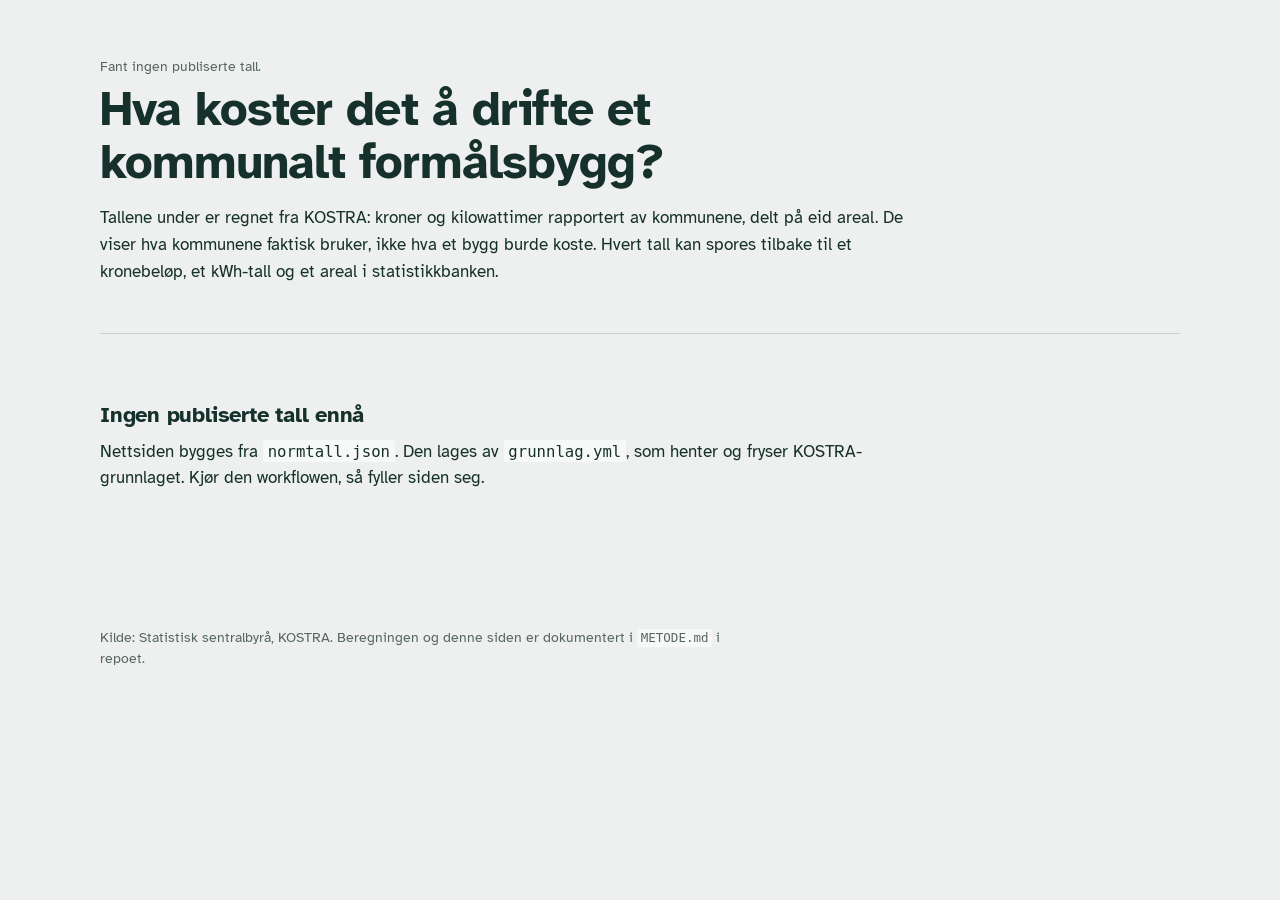
==== docs/index.html @ 6010a4ce "KOSTRA-uttrekk 1" ====
<!DOCTYPE html>
<html lang="nb">
<head>
<meta charset="utf-8">
<meta name="viewport" content="width=device-width, initial-scale=1">
<title>FDV-normtall for kommunale formålsbygg</title>
<meta name="description" content="Forvaltning, drift og vedlikehold per kvadratmeter for kommunale formålsbygg, regnet fra KOSTRA.">
<link rel="preconnect" href="https://fonts.googleapis.com">
<link rel="preconnect" href="https://fonts.gstatic.com" crossorigin>
<link href="https://fonts.googleapis.com/css2?family=Atkinson+Hyperlegible:ital,wght@0,400;0,700;1,400&display=swap" rel="stylesheet">
<link rel="stylesheet" href="stil.css">
</head>
<body>
<a class="hopp" href="#innhold">Hopp til innholdet</a>

<header class="topp">
  <p class="kilde" id="merking">Laster grunnlaget …</p>
  <h1>Hva koster det å drifte et kommunalt formålsbygg?</h1>
  <p class="ingress">
    Tallene under er regnet fra KOSTRA: kroner og kilowattimer rapportert av
    kommunene, delt på eid areal. De viser hva kommunene faktisk bruker, ikke
    hva et bygg burde koste. Hvert tall kan spores tilbake til et kronebeløp,
    et kWh-tall og et areal i statistikkbanken.
  </p>
</header>

<main id="innhold">
  <div id="tom" class="tom" hidden>
    <h2>Ingen publiserte tall ennå</h2>
    <p>
      Nettsiden bygges fra <code>normtall.json</code>. Den lages av
      <code>grunnlag.yml</code>, som henter og fryser KOSTRA-grunnlaget.
      Kjør den workflowen, så fyller siden seg.
    </p>
  </div>

  <div id="side" hidden>
    <nav class="velger" aria-label="Bygningstype">
      <span class="velger-tittel">Bygningstype</span>
      <div id="bygg-knapper" class="knapperad" role="tablist"></div>
    </nav>

    <section class="hero" aria-labelledby="hero-tittel">
      <h2 id="hero-tittel" class="skjult">Drift og vedlikehold, siste årgang</h2>
      <p class="hero-merke">Drift og vedlikehold, <span id="hero-aar"></span></p>
      <p class="hero-tall"><span id="hero-verdi"></span> <span class="enhet">kr/m² per år</span></p>
      <div id="hero-spenn"></div>
      <p class="hero-under">
        Åtte av ti kommuner ligger mellom <span id="hero-kvartil"></span>.
        Lav er 10. persentil, høy er 90. Beregnet på
        <span id="hero-n"></span> kommuner, etter at rapporteringsfeil er luket ut.
      </p>
    </section>

    <section aria-labelledby="normtall-tittel">
      <h2 id="normtall-tittel">Normtall per post</h2>
      <p class="forklaring">
        Postene er nøstet i KOSTRA. Drift består av energi, renhold og øvrig
        drift, så bare drift og vedlikehold kan summeres. Spennet er satt på
        drift og vedlikehold samlet og brutt ned med medianandeler, slik at
        radene faktisk summerer seg til totalen.
      </p>
      <div class="tabellramme">
        <table id="normtall">
          <caption class="skjult">Kroner per kvadratmeter, siste årgang</caption>
          <thead>
            <tr>
              <th scope="col">Post</th>
              <th scope="col" class="tall">Lav</th>
              <th scope="col" class="tall">Sannsynlig</th>
              <th scope="col" class="tall">Høy</th>
              <th scope="col" class="spennkol">Spenn i kr/m²</th>
            </tr>
          </thead>
          <tbody></tbody>
        </table>
      </div>
      <p class="fotnote" id="forvaltning-note"></p>
      <p class="fotnote">
        Vedlikehold er periodisk. Et tverrsnitt av ett år fanger mange kommuner
        i en lavperiode, så medianen undervurderer årsnivået. Standard
        sentralmål for vedlikehold er derfor 10&nbsp;% trimmet snitt:
        <span id="vedlikehold-sentralmaal"></span>.
      </p>
    </section>

    <section aria-labelledby="tidsserie-tittel">
      <h2 id="tidsserie-tittel">Utvikling</h2>
      <p class="forklaring">
        Alle tall er i løpende kroner for den årgangen de gjelder. Ingenting er
        prisjustert, så veksten inkluderer generell prisstigning. Nivået per år
        regnes på alle rene kommuner det året. Vekstraten regnes på det
        balanserte panelet — kommunene som er rene i alle årene — fordi en
        kommune som faller ut og inn igjen ellers flytter medianen uten at noen
        pris har endret seg.
      </p>
      <div class="tabellramme">
        <table id="tidsserie">
          <caption class="skjult">Median kr/m² per årgang og nominell endring</caption>
          <thead><tr><th scope="col">Post</th></tr></thead>
          <tbody></tbody>
        </table>
      </div>
      <p class="fotnote" id="panel-note"></p>
    </section>

    <section aria-labelledby="energi-tittel">
      <h2 id="energi-tittel">Energibruk</h2>
      <p class="advarsel">
        Tallene er ikke temperaturkorrigert. Et kaldt år løfter alle kommuner,
        og nordlige kommuner ligger systematisk høyere enn sørlige. Det er
        klima, ikke drift. Varme fra varmepumper og solfangere er ikke med,
        bare elektrisiteten som driver dem, så dette er tilført energi og ikke
        energibehov.
      </p>
      <div class="tabellramme">
        <table id="energi">
          <caption class="skjult">Energibruk i kWh per kvadratmeter</caption>
          <thead>
            <tr>
              <th scope="col">Årgang</th>
              <th scope="col" class="tall">Lav</th>
              <th scope="col" class="tall">Sannsynlig</th>
              <th scope="col" class="tall">Høy</th>
              <th scope="col" class="tall">Arealvektet</th>
              <th scope="col" class="tall">Fornybar</th>
              <th scope="col" class="tall">Kr/kWh</th>
            </tr>
          </thead>
          <tbody></tbody>
        </table>
      </div>
      <h3>Fordeling på energivare</h3>
      <div id="energivarer"></div>
    </section>

    <section aria-labelledby="dekomp-tittel">
      <h2 id="dekomp-tittel">Kommer kostnadsveksten fra pris eller forbruk?</h2>
      <p class="forklaring">
        Energikostnaden er kroner ganger forbruk. Vises begge i samme periode,
        ser man hvilken av dem som driver utviklingen. Implisitt pris er
        energiutgift delt på energibruk, og er samtidig den sterkeste
        kvalitetskontrollen i grunnlaget: kroner og kilowattimer kommer fra
        hvert sitt skjema, så et urimelig forholdstall isolerer hvilken side
        feilen ligger på.
      </p>
      <div id="dekomponering" class="smaakart"></div>
    </section>

    <section aria-labelledby="kvalitet-tittel">
      <h2 id="kvalitet-tittel">Datakvalitet</h2>
      <p class="forklaring">
        Kvalitetsflaggene settes på råstørrelsene, ikke på forholdstallet. Det
        skiller en billig kommune fra en kommune som ikke har rapportert
        kostnaden. Uteliggergrensen regnes i log-rom, og først etter at de
        øvrige flaggene er satt, slik at rapporteringsfeil ikke trekker
        kvartilene nedover og dermed beskytter seg selv.
      </p>
      <div class="tabellramme">
        <table id="kvalitet">
          <caption class="skjult">Kommuner i grunnlaget og i kjernedatasettet</caption>
          <thead>
            <tr>
              <th scope="col">Årgang</th>
              <th scope="col" class="tall">I grunnlaget</th>
              <th scope="col" class="tall">I kjernen</th>
              <th scope="col">Frafall per årsak</th>
            </tr>
          </thead>
          <tbody></tbody>
        </table>
      </div>
      <h3>Implisitt energipris i landet</h3>
      <p id="prisfordeling" class="forklaring"></p>
    </section>

    <section aria-labelledby="forbehold-tittel">
      <h2 id="forbehold-tittel">Forbehold</h2>
      <ul id="forbehold" class="forbehold"></ul>
    </section>

    <section aria-labelledby="last-ned-tittel">
      <h2 id="last-ned-tittel">Last ned grunnlaget</h2>
      <p class="forklaring">
        Revisjonsfilen har én rad per kommune med kroner, kilowattimer, areal og
        alle kvalitetsflagg. Den er nok til å regne hvert publiserte tall på
        nytt.
      </p>
      <ul id="nedlasting" class="lenker"></ul>
    </section>
  </div>
</main>

<footer>
  <p id="kodevalg-fot"></p>
  <p>
    Kilde: Statistisk sentralbyrå, KOSTRA. Beregningen og denne siden er
    dokumentert i <code>METODE.md</code> i repoet.
  </p>
</footer>

<script src="app.js"></script>
</body>
</html>
---- docs/stil.css ----
:root {
  --papir: #edf0ee;
  --flate: #f7f9f8;
  --blekk: #16302b;
  --demp: #566661;
  --linje: #c7d2cd;
  --spenn: #bacbc2;
  --signal: #0c5c8a;
  --varsel: #8a5b00;
  --maal: 74ch;
  --bredde: 1080px;
}

@media (prefers-color-scheme: dark) {
  :root {
    --papir: #101917;
    --flate: #172422;
    --blekk: #e6ece9;
    --demp: #9aada7;
    --linje: #2c3b37;
    --spenn: #2f4b43;
    --signal: #63b3e0;
    --varsel: #d9a441;
  }
}

* { box-sizing: border-box; }

html { -webkit-text-size-adjust: 100%; }

body {
  margin: 0;
  padding: 0 1.25rem 5rem;
  background: var(--papir);
  color: var(--blekk);
  font-family: "Atkinson Hyperlegible", "Segoe UI", system-ui, -apple-system, sans-serif;
  font-size: 17px;
  line-height: 1.55;
  font-variant-numeric: tabular-nums;
}

.hopp {
  position: absolute;
  left: -9999px;
}
.hopp:focus {
  left: 1rem;
  top: 1rem;
  background: var(--flate);
  padding: 0.5rem 0.75rem;
  z-index: 10;
}

.topp, main, footer {
  max-width: var(--bredde);
  margin: 0 auto;
}

.topp { padding: 3.5rem 0 2rem; border-bottom: 1px solid var(--linje); }

h1 {
  font-size: clamp(1.9rem, 4.5vw, 3rem);
  line-height: 1.1;
  letter-spacing: -0.02em;
  margin: 0.4rem 0 1rem;
  max-width: 20ch;
}

h2 {
  font-size: 1.4rem;
  letter-spacing: -0.01em;
  margin: 0 0 0.35rem;
}

h3 {
  font-size: 1.05rem;
  margin: 2rem 0 0.6rem;
}

p { margin: 0 0 1rem; max-width: var(--maal); }

.kilde, .hero-merke, .velger-tittel {
  font-size: 0.85rem;
  color: var(--demp);
  margin: 0;
}

.ingress { font-size: 1.08rem; }

.forklaring { color: var(--demp); }

.fotnote { font-size: 0.86rem; color: var(--demp); }

.advarsel {
  border-left: 3px solid var(--varsel);
  padding-left: 0.9rem;
  color: var(--blekk);
}

section { padding: 2.75rem 0; border-bottom: 1px solid var(--linje); }

.skjult {
  position: absolute;
  width: 1px; height: 1px;
  overflow: hidden;
  clip: rect(0 0 0 0);
  white-space: nowrap;
}

/* Bygningstypevelger */
.velger { padding: 1.75rem 0 0; }
.knapperad { display: flex; flex-wrap: wrap; gap: 0.4rem; margin-top: 0.5rem; }

.knapperad button {
  font: inherit;
  color: var(--blekk);
  background: transparent;
  border: 1px solid var(--linje);
  border-radius: 2px;
  padding: 0.4rem 0.8rem;
  cursor: pointer;
}
.knapperad button:hover { border-color: var(--signal); }
.knapperad button[aria-selected="true"] {
  background: var(--blekk);
  color: var(--papir);
  border-color: var(--blekk);
}
button:focus-visible, a:focus-visible {
  outline: 2px solid var(--signal);
  outline-offset: 2px;
}

/* Hero */
.hero { padding-top: 2.25rem; border-bottom: 1px solid var(--linje); }
.hero-tall {
  font-size: clamp(3rem, 11vw, 6rem);
  line-height: 0.95;
  letter-spacing: -0.03em;
  margin: 0.2rem 0 1.25rem;
}
.hero-tall .enhet {
  font-size: 1rem;
  letter-spacing: 0;
  color: var(--demp);
}
.hero-under { max-width: 62ch; color: var(--demp); }

/* Spennbar */
.spenn { width: 100%; height: 34px; display: block; }
.spenn .bane { fill: var(--spenn); }
.spenn .tick { stroke: var(--signal); stroke-width: 3; }
.spenn .merke { fill: var(--demp); font-size: 11px; }

.hero .spenn { height: 58px; }

/* Tabeller */
.tabellramme { overflow-x: auto; }
table {
  border-collapse: collapse;
  width: 100%;
  min-width: 560px;
  margin: 1.25rem 0 0.75rem;
  font-size: 0.95rem;
}
th, td {
  text-align: left;
  padding: 0.55rem 0.7rem 0.55rem 0;
  border-bottom: 1px solid var(--linje);
  vertical-align: baseline;
}
thead th {
  font-size: 0.8rem;
  color: var(--demp);
  font-weight: 400;
  border-bottom: 1px solid var(--blekk);
}
td.tall, th.tall { text-align: right; }
tbody tr.sum td { font-weight: 700; }
tbody tr.portefolje td { color: var(--demp); }
td.spennkol, th.spennkol { width: 34%; min-width: 180px; }
.postnavn { display: block; }
.postmerke { font-size: 0.78rem; color: var(--demp); }

.vekst-opp { color: var(--blekk); }
.brudd { color: var(--varsel); }

/* Energivarer */
.varestabel { display: flex; height: 26px; width: 100%; max-width: 640px; border: 1px solid var(--linje); }
.varestabel span { display: block; height: 100%; }
.varelegende { list-style: none; padding: 0; margin: 0.75rem 0 0; display: flex; flex-wrap: wrap; gap: 0.25rem 1.4rem; font-size: 0.88rem; }
.varelegende li { display: flex; align-items: center; gap: 0.45rem; }
.prikk { width: 11px; height: 11px; display: inline-block; border-radius: 2px; }

/* Små kart */
.smaakart { display: grid; gap: 1.75rem; grid-template-columns: repeat(auto-fit, minmax(260px, 1fr)); }
.kort h3 { margin-top: 0; }
.kort .endring { font-size: 0.88rem; color: var(--demp); }
.linjekart { width: 100%; height: 120px; }
.linjekart path { fill: none; stroke: var(--signal); stroke-width: 2; }
.linjekart .akse { stroke: var(--linje); stroke-width: 1; }
.linjekart text { font-size: 11px; fill: var(--demp); }

.forbehold { max-width: var(--maal); padding-left: 1.1rem; }
.forbehold li { margin-bottom: 0.6rem; }

.lenker { list-style: none; padding: 0; columns: 2; column-gap: 2rem; max-width: 640px; }
.lenker li { margin-bottom: 0.35rem; break-inside: avoid; }
a { color: var(--signal); }

footer {
  padding: 2.5rem 0;
  font-size: 0.85rem;
  color: var(--demp);
}
footer p { max-width: var(--maal); }

.tom { padding: 4rem 0; }

code {
  font-family: ui-monospace, SFMono-Regular, Menlo, monospace;
  font-size: 0.92em;
  background: var(--flate);
  padding: 0.1em 0.3em;
}

@media (max-width: 640px) {
  body { font-size: 16px; }
  .lenker { columns: 1; }
}
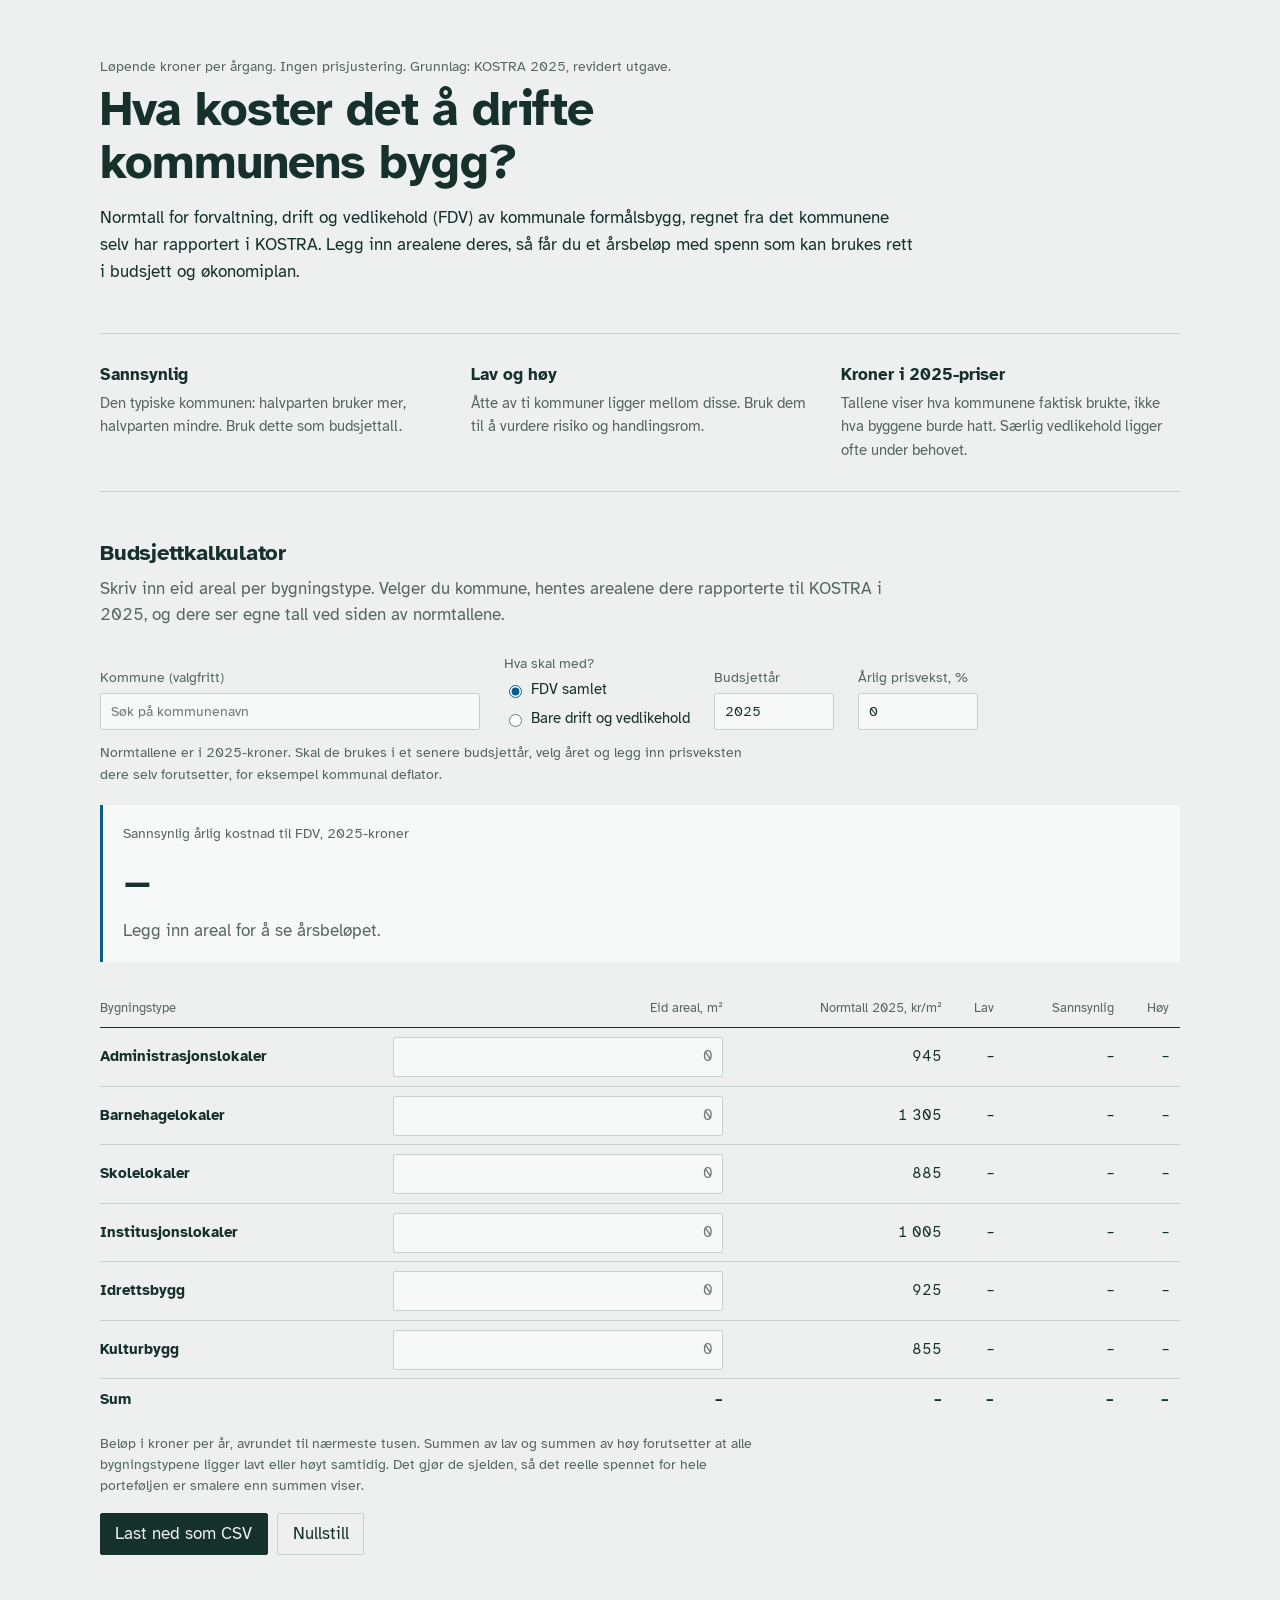
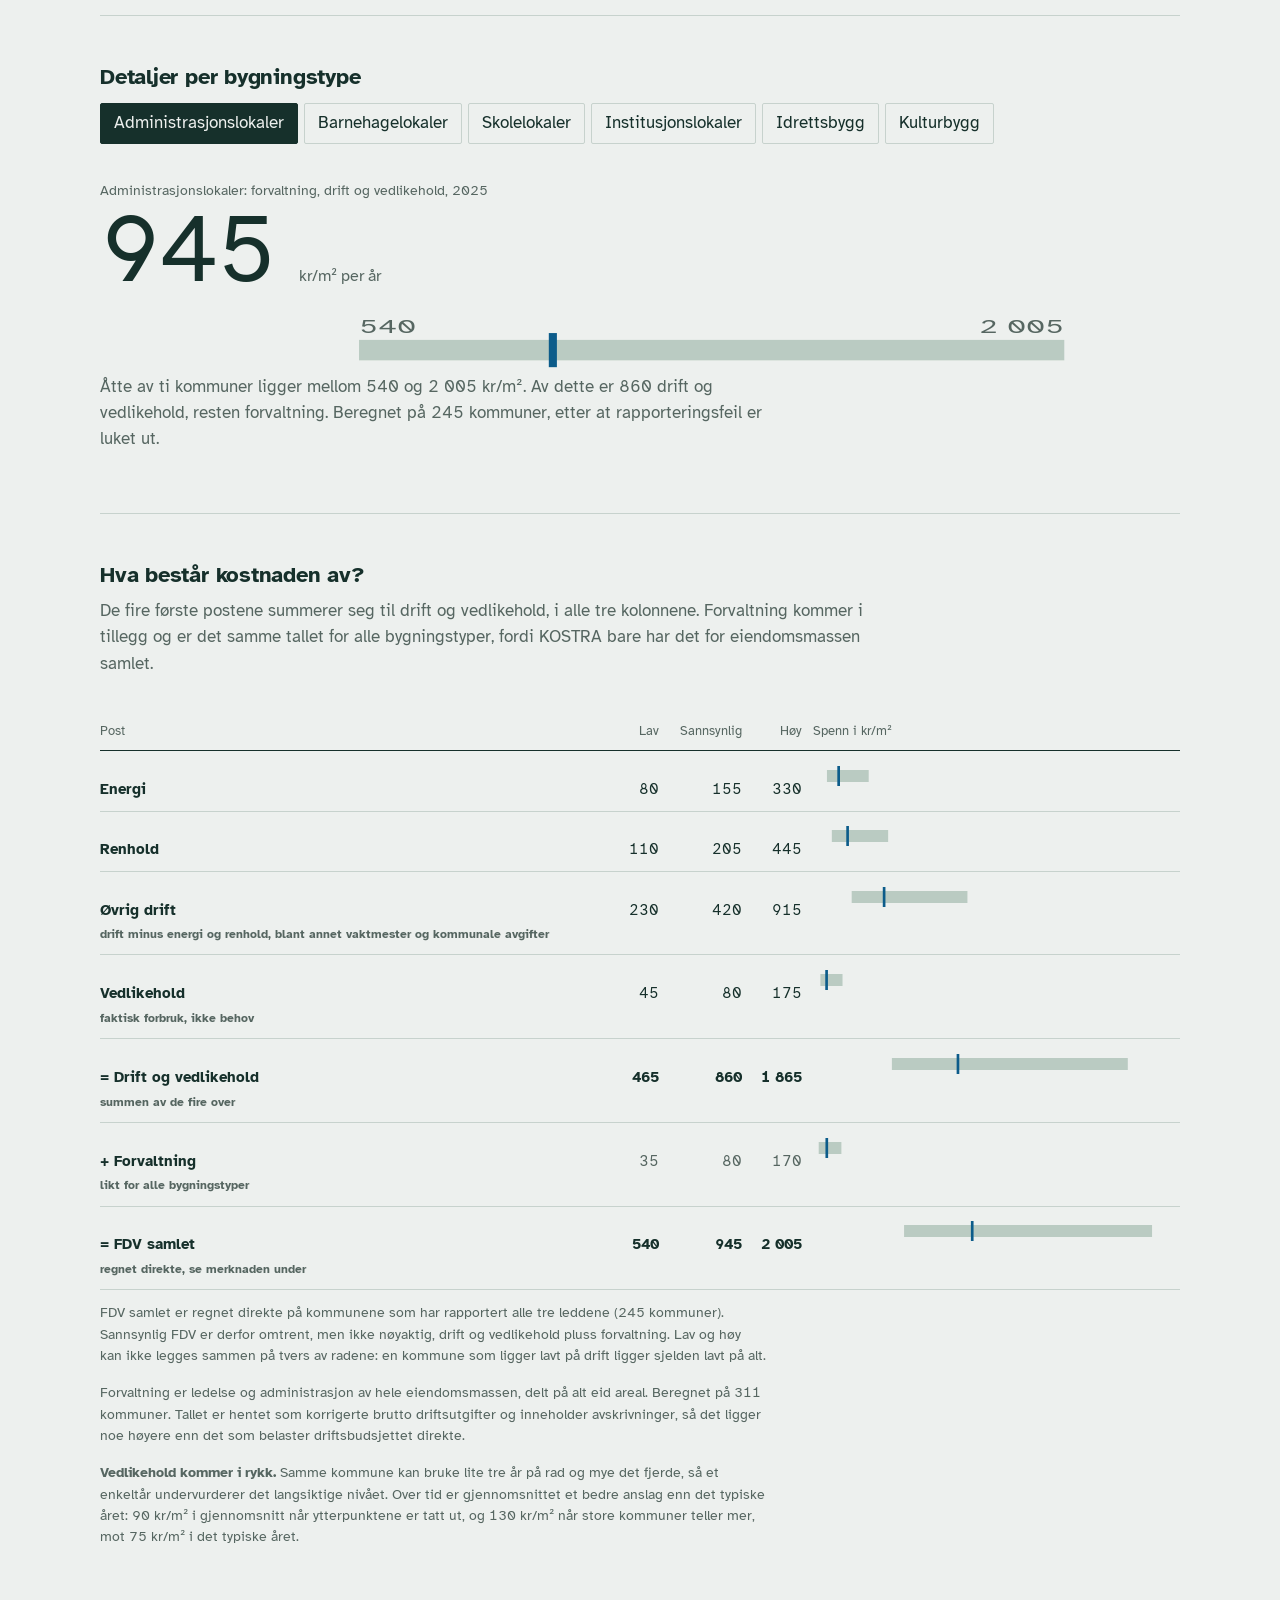
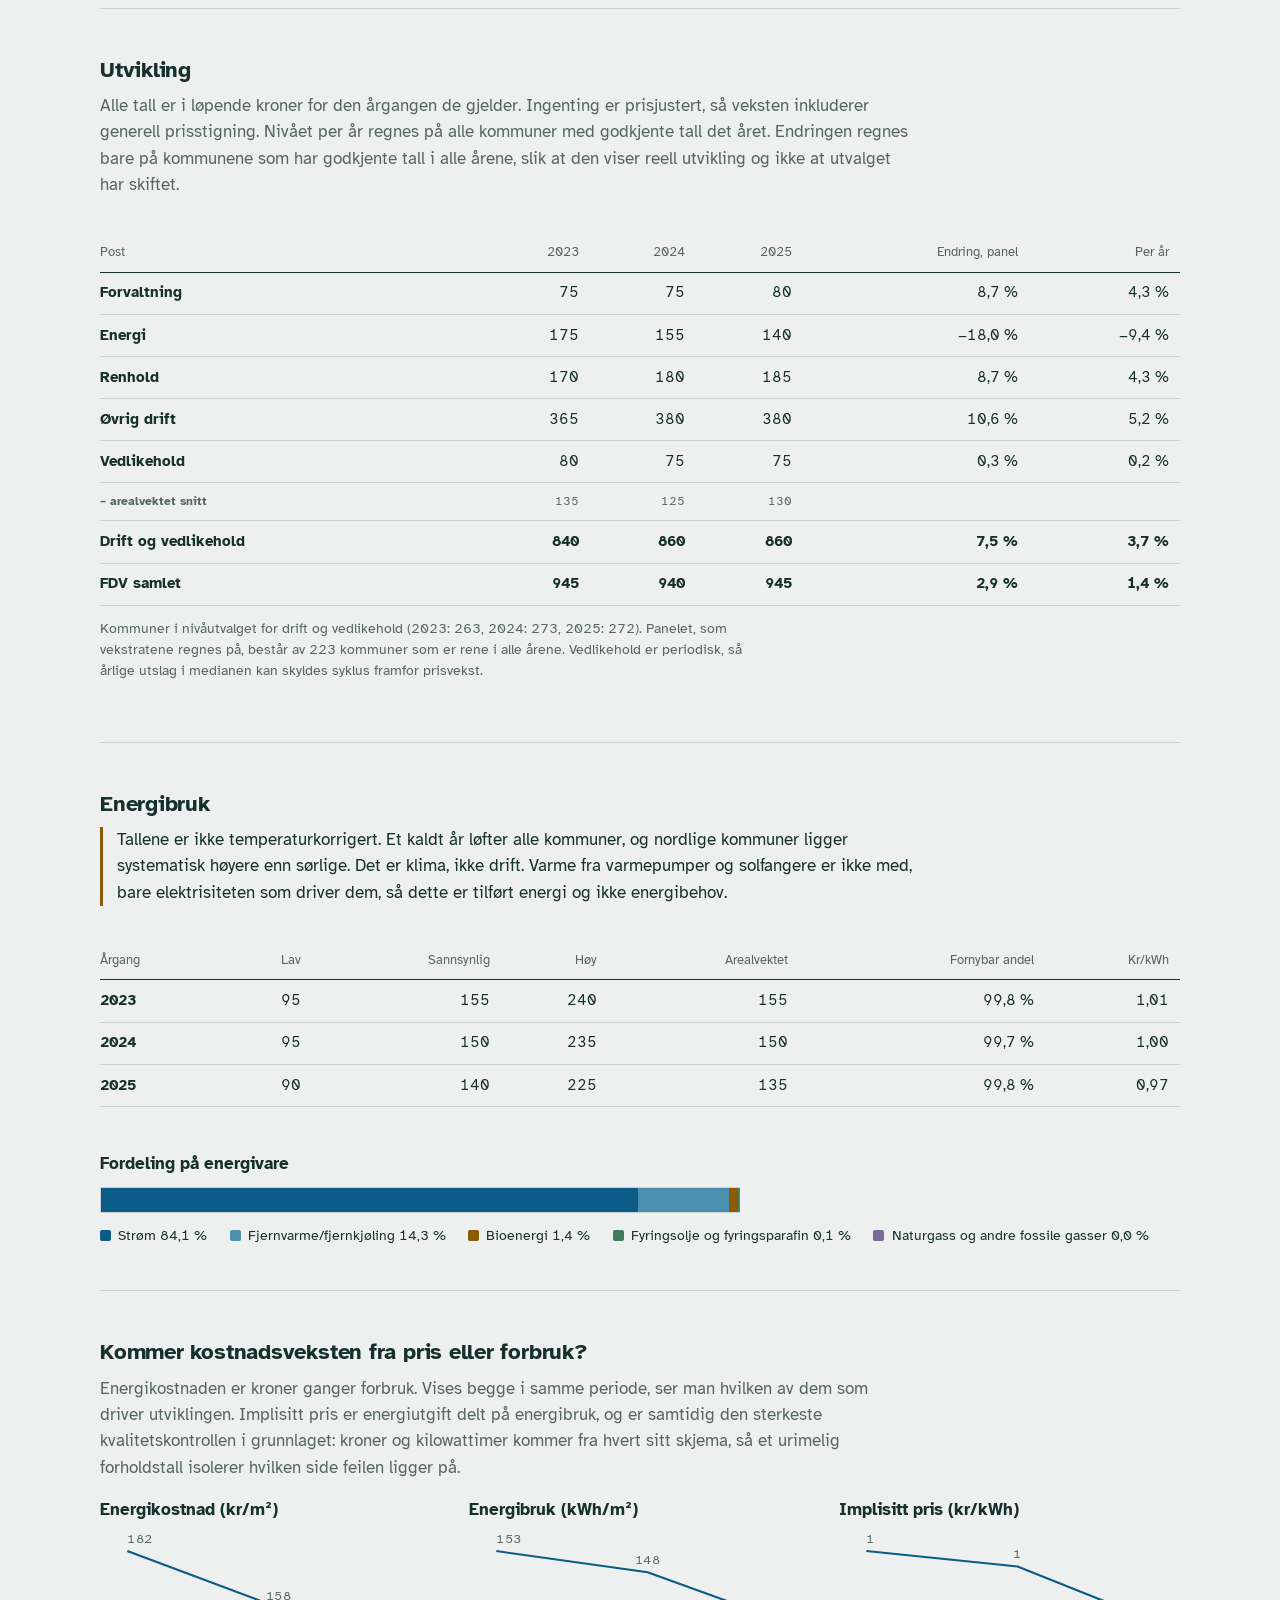
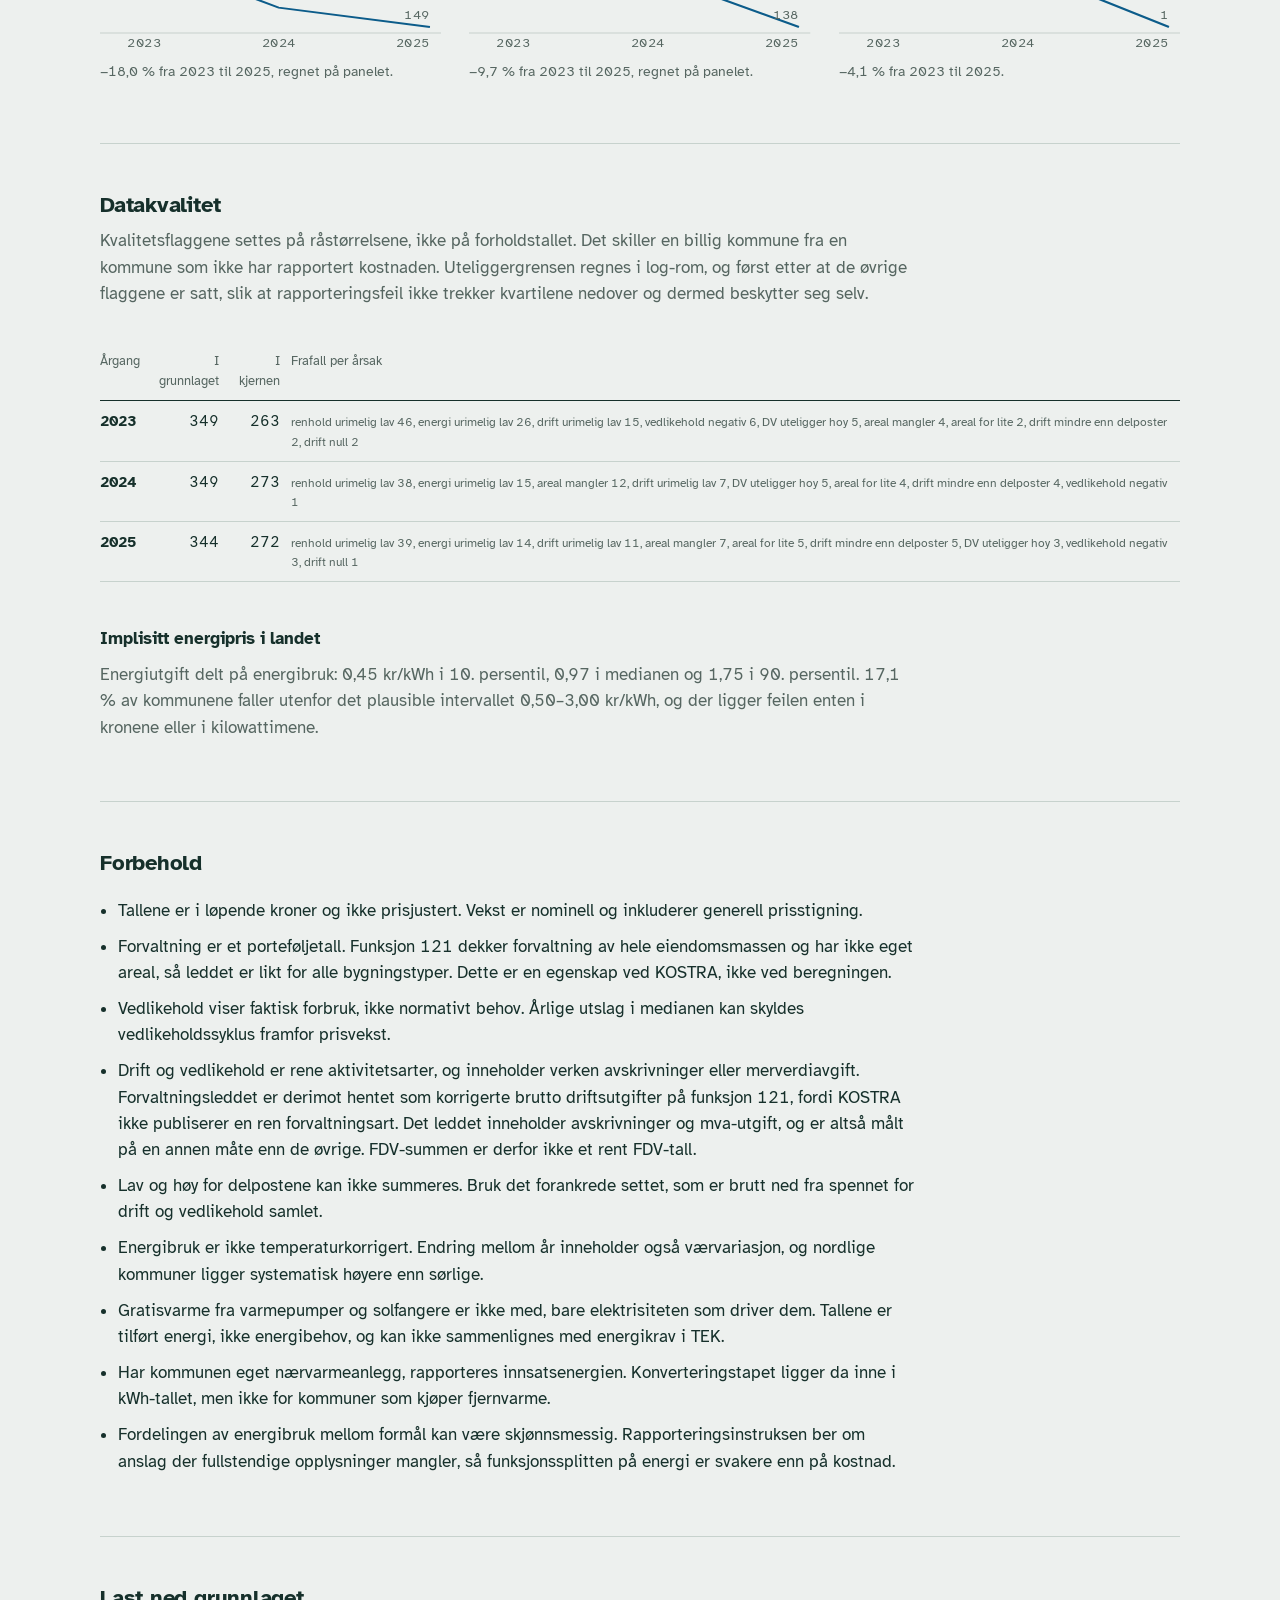
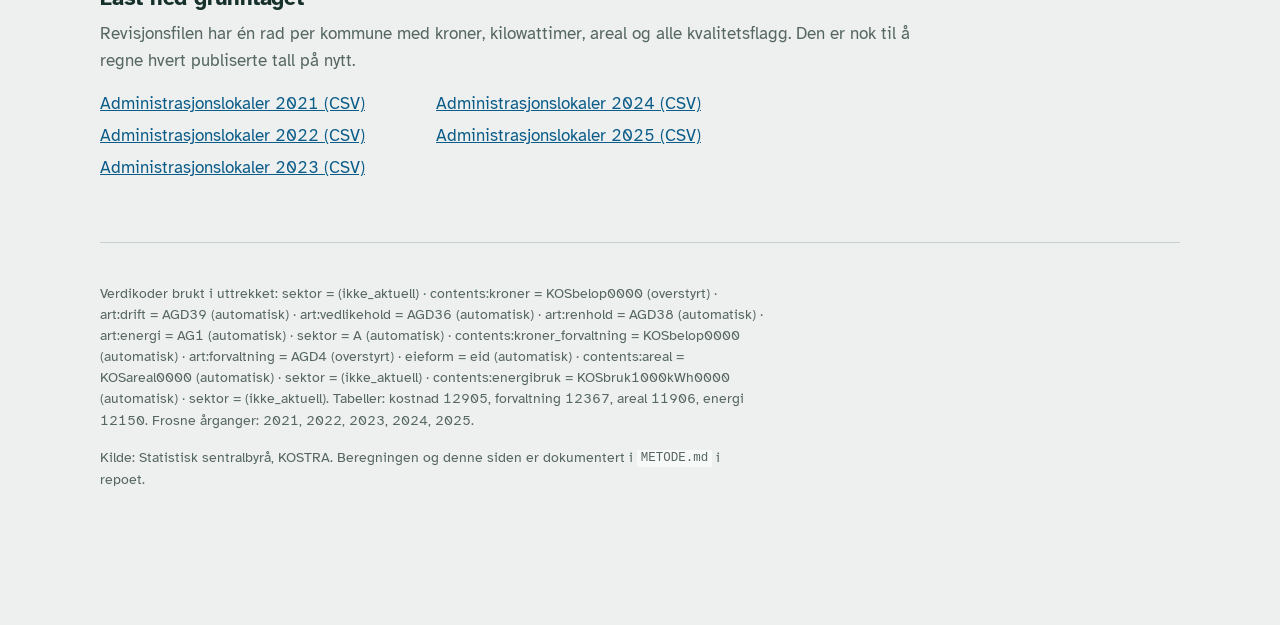
==== commit df26c427: "Kvalitetssikring av FDV-beregningen og ny budsjettvisning Rettet i beregningen: - Kommunenummer som " ====
--- a/docs/index.html
+++ b/docs/index.html
@@ -15,12 +15,12 @@
 
 <header class="topp">
   <p class="kilde" id="merking">Laster grunnlaget …</p>
-  <h1>Hva koster det å drifte et kommunalt formålsbygg?</h1>
+  <h1>Hva koster det å drifte kommunens bygg?</h1>
   <p class="ingress">
-    Tallene under er regnet fra KOSTRA: kroner og kilowattimer rapportert av
-    kommunene, delt på eid areal. De viser hva kommunene faktisk bruker, ikke
-    hva et bygg burde koste. Hvert tall kan spores tilbake til et kronebeløp,
-    et kWh-tall og et areal i statistikkbanken.
+    Normtall for forvaltning, drift og vedlikehold (FDV) av kommunale
+    formålsbygg, regnet fra det kommunene selv har rapportert i KOSTRA. Legg
+    inn arealene deres, så får du et årsbeløp med spenn som kan brukes rett i
+    budsjett og økonomiplan.
   </p>
 </header>
 
@@ -35,30 +35,118 @@
   </div>
 
   <div id="side" hidden>
+    <section class="lesehjelp" aria-labelledby="lesehjelp-tittel">
+      <h2 id="lesehjelp-tittel" class="skjult">Slik leser du tallene</h2>
+      <dl class="trepunkt">
+        <div>
+          <dt>Sannsynlig</dt>
+          <dd>Den typiske kommunen: halvparten bruker mer, halvparten mindre. Bruk dette som budsjettall.</dd>
+        </div>
+        <div>
+          <dt>Lav og høy</dt>
+          <dd>Åtte av ti kommuner ligger mellom disse. Bruk dem til å vurdere risiko og handlingsrom.</dd>
+        </div>
+        <div>
+          <dt>Kroner i <span class="prisaar"></span>-priser</dt>
+          <dd>Tallene viser hva kommunene faktisk brukte, ikke hva byggene burde hatt. Særlig vedlikehold ligger ofte under behovet.</dd>
+        </div>
+      </dl>
+    </section>
+
+    <section aria-labelledby="kalk-tittel">
+      <h2 id="kalk-tittel">Budsjettkalkulator</h2>
+      <p class="forklaring">
+        Skriv inn eid areal per bygningstype. Velger du kommune, hentes
+        arealene dere rapporterte til KOSTRA i <span class="prisaar"></span>,
+        og dere ser egne tall ved siden av normtallene.
+      </p>
+
+      <div class="skjemarad">
+        <label class="felt felt-bred">
+          <span>Kommune (valgfritt)</span>
+          <input id="kommune" type="search" list="kommuneliste" autocomplete="off"
+                 placeholder="Søk på kommunenavn">
+          <datalist id="kommuneliste"></datalist>
+        </label>
+        <fieldset class="felt valg">
+          <legend>Hva skal med?</legend>
+          <label><input type="radio" name="modus" value="fdv" checked> FDV samlet</label>
+          <label><input type="radio" name="modus" value="dv"> Bare drift og vedlikehold</label>
+        </fieldset>
+        <label class="felt">
+          <span>Budsjettår</span>
+          <input id="budsjettaar" type="number" inputmode="numeric" step="1">
+        </label>
+        <label class="felt">
+          <span>Årlig prisvekst, %</span>
+          <input id="prisvekst" type="number" inputmode="decimal" step="0.1" min="0" max="20" value="0">
+        </label>
+      </div>
+      <p class="fotnote" id="pris-note"></p>
+
+      <div class="resultat" aria-live="polite">
+        <p class="hero-merke" id="res-merke"></p>
+        <p class="resultat-tall"><span id="res-sannsynlig">–</span></p>
+        <p class="hero-under" id="res-spenn">Legg inn areal for å se årsbeløpet.</p>
+      </div>
+
+      <div class="tabellramme">
+        <table id="kalkulator">
+          <caption class="skjult">Årlig kostnad per bygningstype</caption>
+          <thead>
+            <tr>
+              <th scope="col">Bygningstype</th>
+              <th scope="col" class="tall">Eid areal, m²</th>
+              <th scope="col" class="tall">Normtall, kr/m²</th>
+              <th scope="col" class="tall egen-kol">Egne tall, kr/m²</th>
+              <th scope="col" class="tall">Lav</th>
+              <th scope="col" class="tall">Sannsynlig</th>
+              <th scope="col" class="tall">Høy</th>
+            </tr>
+          </thead>
+          <tbody></tbody>
+          <tfoot></tfoot>
+        </table>
+      </div>
+      <p class="fotnote">
+        Beløp i kroner per år, avrundet til nærmeste tusen. Summen av lav og
+        summen av høy forutsetter at alle bygningstypene ligger lavt eller
+        høyt samtidig. Det gjør de sjelden, så det reelle spennet for hele
+        porteføljen er smalere enn summen viser.
+      </p>
+      <p class="fotnote" id="egen-note" hidden></p>
+      <p class="knapper">
+        <button type="button" id="last-ned-budsjett" class="knapp">Last ned som CSV</button>
+        <button type="button" id="nullstill" class="knapp knapp-stille">Nullstill</button>
+      </p>
+    </section>
+
     <nav class="velger" aria-label="Bygningstype">
-      <span class="velger-tittel">Bygningstype</span>
+      <h2>Detaljer per bygningstype</h2>
       <div id="bygg-knapper" class="knapperad" role="tablist"></div>
     </nav>
 
     <section class="hero" aria-labelledby="hero-tittel">
-      <h2 id="hero-tittel" class="skjult">Drift og vedlikehold, siste årgang</h2>
-      <p class="hero-merke">Drift og vedlikehold, <span id="hero-aar"></span></p>
+      <h3 id="hero-tittel" class="skjult">Normtall, siste årgang</h3>
+      <p class="hero-merke"><span id="hero-hva"></span>, <span id="hero-aar"></span></p>
       <p class="hero-tall"><span id="hero-verdi"></span> <span class="enhet">kr/m² per år</span></p>
       <div id="hero-spenn"></div>
       <p class="hero-under">
         Åtte av ti kommuner ligger mellom <span id="hero-kvartil"></span>.
-        Lav er 10. persentil, høy er 90. Beregnet på
-        <span id="hero-n"></span> kommuner, etter at rapporteringsfeil er luket ut.
+        <span id="hero-deler"></span>
+        Beregnet på <span id="hero-n"></span> kommuner, etter at
+        rapporteringsfeil er luket ut.
+        <span id="hero-egen"></span>
       </p>
     </section>
 
     <section aria-labelledby="normtall-tittel">
-      <h2 id="normtall-tittel">Normtall per post</h2>
-      <p class="forklaring">
-        Postene er nøstet i KOSTRA. Drift består av energi, renhold og øvrig
-        drift, så bare drift og vedlikehold kan summeres. Spennet er satt på
-        drift og vedlikehold samlet og brutt ned med medianandeler, slik at
-        radene faktisk summerer seg til totalen.
+      <h3 id="normtall-tittel" class="seksjonstittel">Hva består kostnaden av?</h3>
+      <p class="forklaring">
+        De fire første postene summerer seg til drift og vedlikehold, i alle
+        tre kolonnene. Forvaltning kommer i tillegg og er det samme tallet for
+        alle bygningstyper, fordi KOSTRA bare har det for eiendomsmassen
+        samlet.
       </p>
       <div class="tabellramme">
         <table id="normtall">
@@ -69,18 +157,21 @@
               <th scope="col" class="tall">Lav</th>
               <th scope="col" class="tall">Sannsynlig</th>
               <th scope="col" class="tall">Høy</th>
+              <th scope="col" class="tall egen-kol">Egne tall</th>
+              <th scope="col" class="tall kr-kol">Sannsynlig, kr/år</th>
               <th scope="col" class="spennkol">Spenn i kr/m²</th>
             </tr>
           </thead>
           <tbody></tbody>
         </table>
       </div>
+      <p class="fotnote" id="sum-note"></p>
       <p class="fotnote" id="forvaltning-note"></p>
       <p class="fotnote">
-        Vedlikehold er periodisk. Et tverrsnitt av ett år fanger mange kommuner
-        i en lavperiode, så medianen undervurderer årsnivået. Standard
-        sentralmål for vedlikehold er derfor 10&nbsp;% trimmet snitt:
-        <span id="vedlikehold-sentralmaal"></span>.
+        <strong>Vedlikehold kommer i rykk.</strong> Samme kommune kan bruke lite
+        tre år på rad og mye det fjerde, så et enkeltår undervurderer det
+        langsiktige nivået. Over tid er gjennomsnittet et bedre anslag enn det
+        typiske året: <span id="vedlikehold-sentralmaal"></span>.
       </p>
     </section>
 
@@ -89,10 +180,9 @@
       <p class="forklaring">
         Alle tall er i løpende kroner for den årgangen de gjelder. Ingenting er
         prisjustert, så veksten inkluderer generell prisstigning. Nivået per år
-        regnes på alle rene kommuner det året. Vekstraten regnes på det
-        balanserte panelet — kommunene som er rene i alle årene — fordi en
-        kommune som faller ut og inn igjen ellers flytter medianen uten at noen
-        pris har endret seg.
+        regnes på alle kommuner med godkjente tall det året. Endringen regnes
+        bare på kommunene som har godkjente tall i alle årene, slik at den
+        viser reell utvikling og ikke at utvalget har skiftet.
       </p>
       <div class="tabellramme">
         <table id="tidsserie">
@@ -123,7 +213,7 @@
               <th scope="col" class="tall">Sannsynlig</th>
               <th scope="col" class="tall">Høy</th>
               <th scope="col" class="tall">Arealvektet</th>
-              <th scope="col" class="tall">Fornybar</th>
+              <th scope="col" class="tall">Fornybar andel</th>
               <th scope="col" class="tall">Kr/kWh</th>
             </tr>
           </thead>
--- a/docs/stil.css
+++ b/docs/stil.css
@@ -224,7 +224,65 @@
   padding: 0.1em 0.3em;
 }
 
+/* Lesehjelp */
+.lesehjelp { padding: 1.75rem 0; }
+.trepunkt { display: grid; gap: 1.25rem 2rem; grid-template-columns: repeat(auto-fit, minmax(230px, 1fr)); margin: 0; }
+.trepunkt dt { font-weight: 700; }
+.trepunkt dd { margin: 0.2rem 0 0; color: var(--demp); font-size: 0.95rem; }
+
+/* Kalkulator */
+.skjemarad { display: flex; flex-wrap: wrap; gap: 1rem 1.5rem; align-items: flex-end; margin: 1.5rem 0 0.75rem; }
+.felt { display: flex; flex-direction: column; gap: 0.3rem; font-size: 0.85rem; color: var(--demp); border: 0; padding: 0; margin: 0; min-width: 0; }
+.felt-bred { flex: 1 1 260px; max-width: 380px; }
+.felt legend { padding: 0; margin-bottom: 0.3rem; }
+.felt.valg label { color: var(--blekk); font-size: 0.95rem; display: flex; gap: 0.4rem; align-items: center; }
+input[type="search"], input[type="number"], input[type="text"] {
+  font: inherit;
+  font-variant-numeric: tabular-nums;
+  color: var(--blekk);
+  background: var(--flate);
+  border: 1px solid var(--linje);
+  border-radius: 2px;
+  padding: 0.45rem 0.6rem;
+  width: 100%;
+}
+input[type="number"] { width: 7.5rem; }
+input:focus-visible { outline: 2px solid var(--signal); outline-offset: 1px; }
+input[type="radio"] { accent-color: var(--signal); }
+.arealfelt { text-align: right; width: 7rem; min-width: 7rem; padding: 0.3rem 0.5rem; }
+
+.resultat { background: var(--flate); border-left: 3px solid var(--signal); padding: 1.1rem 1.25rem; margin: 1.25rem 0 0.5rem; }
+.resultat-tall { font-size: clamp(2.2rem, 7vw, 3.75rem); line-height: 1; letter-spacing: -0.02em; margin: 0.3rem 0 0.6rem; }
+.resultat .hero-under { margin: 0; }
+
+tfoot td, tfoot th { border-bottom: 0; border-top: 1px solid var(--blekk); font-weight: 700; }
+#kalkulator td, #kalkulator th { vertical-align: middle; }
+.egen-kol, .kr-kol { display: none; }
+table.med-egen .egen-kol, table.med-kr .kr-kol { display: table-cell; }
+.egenmerke { display: block; }
+.egenmerke.utenfor { color: var(--varsel); }
+.egenmerke.usikker { color: var(--varsel); text-decoration: underline dotted; cursor: help; }
+.spenn .egenprikk { stroke: var(--varsel); stroke-width: 6; stroke-linecap: round; vector-effect: non-scaling-stroke; }
+
+.knapper { display: flex; gap: 0.6rem; flex-wrap: wrap; margin-top: 1rem; }
+.knapp {
+  font: inherit;
+  color: var(--papir);
+  background: var(--blekk);
+  border: 1px solid var(--blekk);
+  border-radius: 2px;
+  padding: 0.45rem 0.9rem;
+  cursor: pointer;
+}
+.knapp-stille { background: transparent; color: var(--blekk); border-color: var(--linje); }
+.knapp:hover { border-color: var(--signal); }
+
+.velger h2 { margin-bottom: 0.25rem; }
+.velger { padding-top: 2.75rem; }
+.seksjonstittel { font-size: 1.4rem; letter-spacing: -0.01em; margin: 0 0 0.35rem; }
+
 @media (max-width: 640px) {
   body { font-size: 16px; }
   .lenker { columns: 1; }
 }
+#kalkulator { min-width: 720px; }
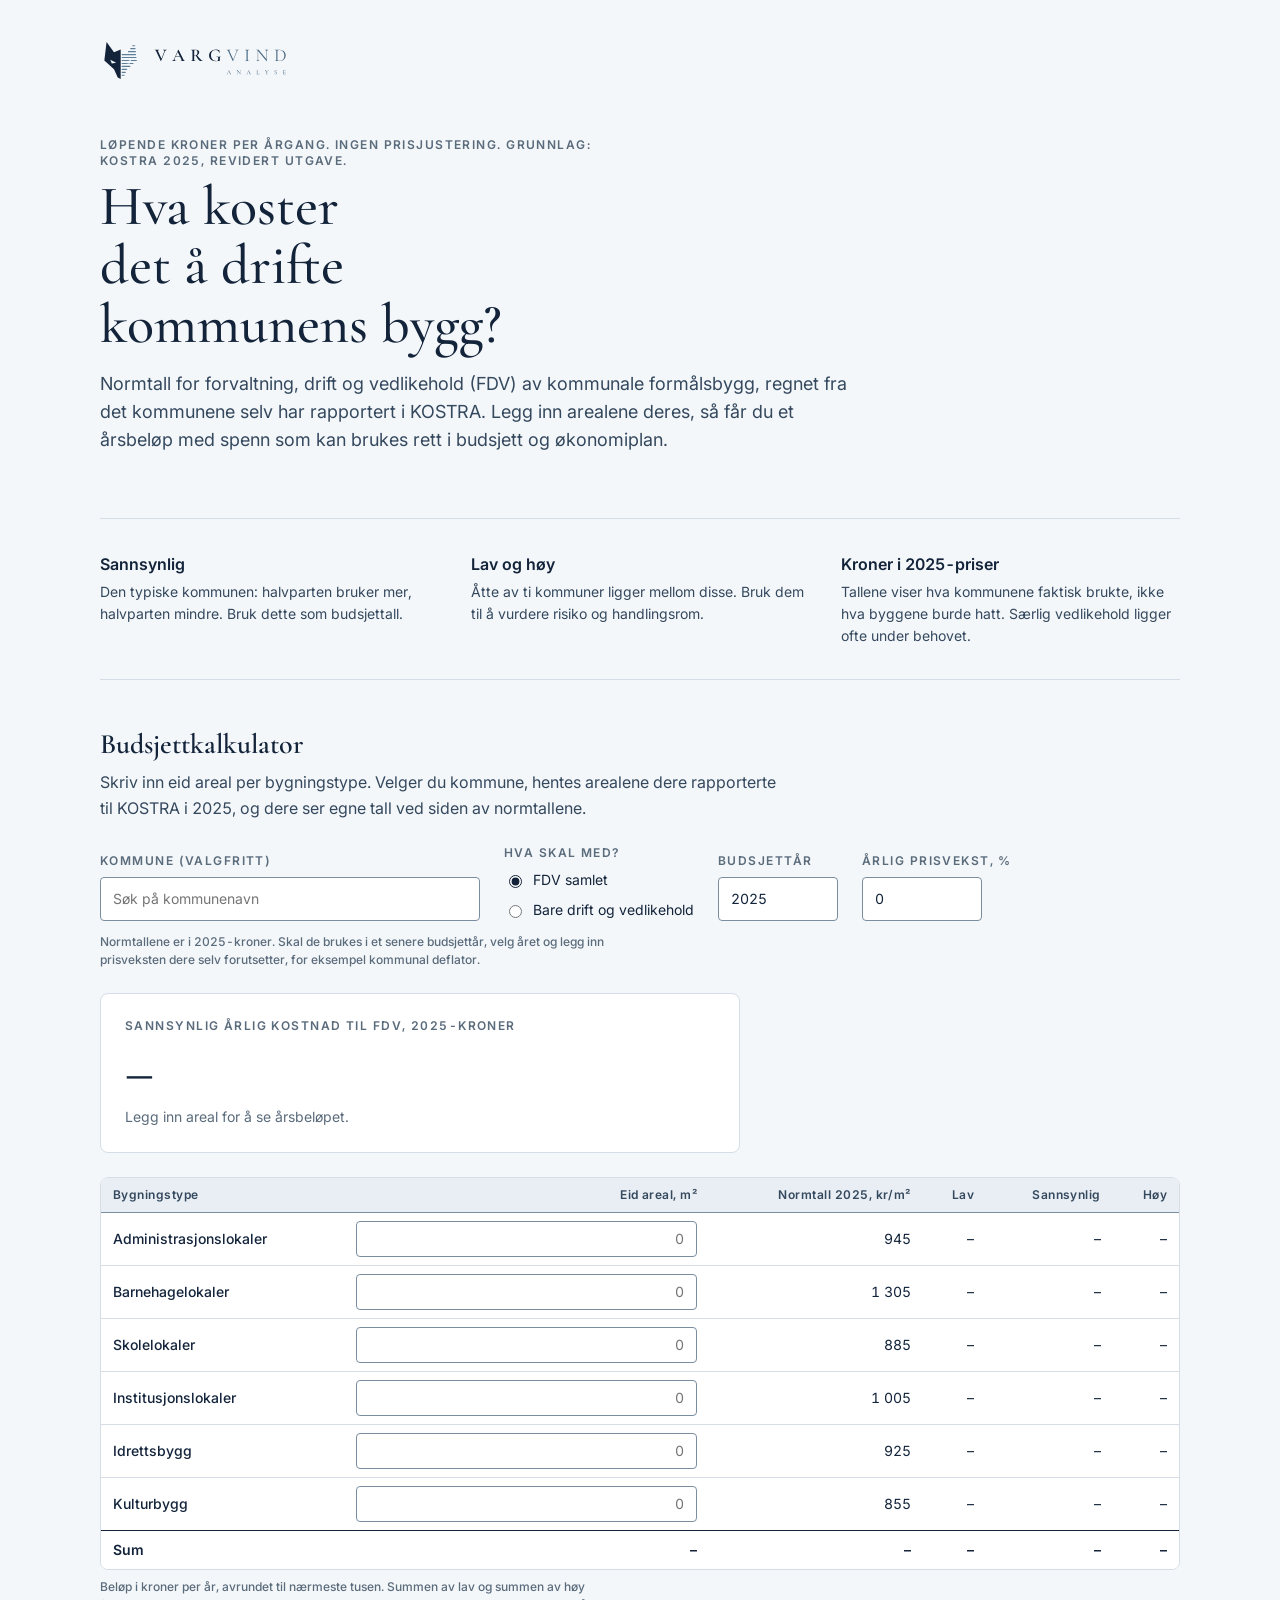
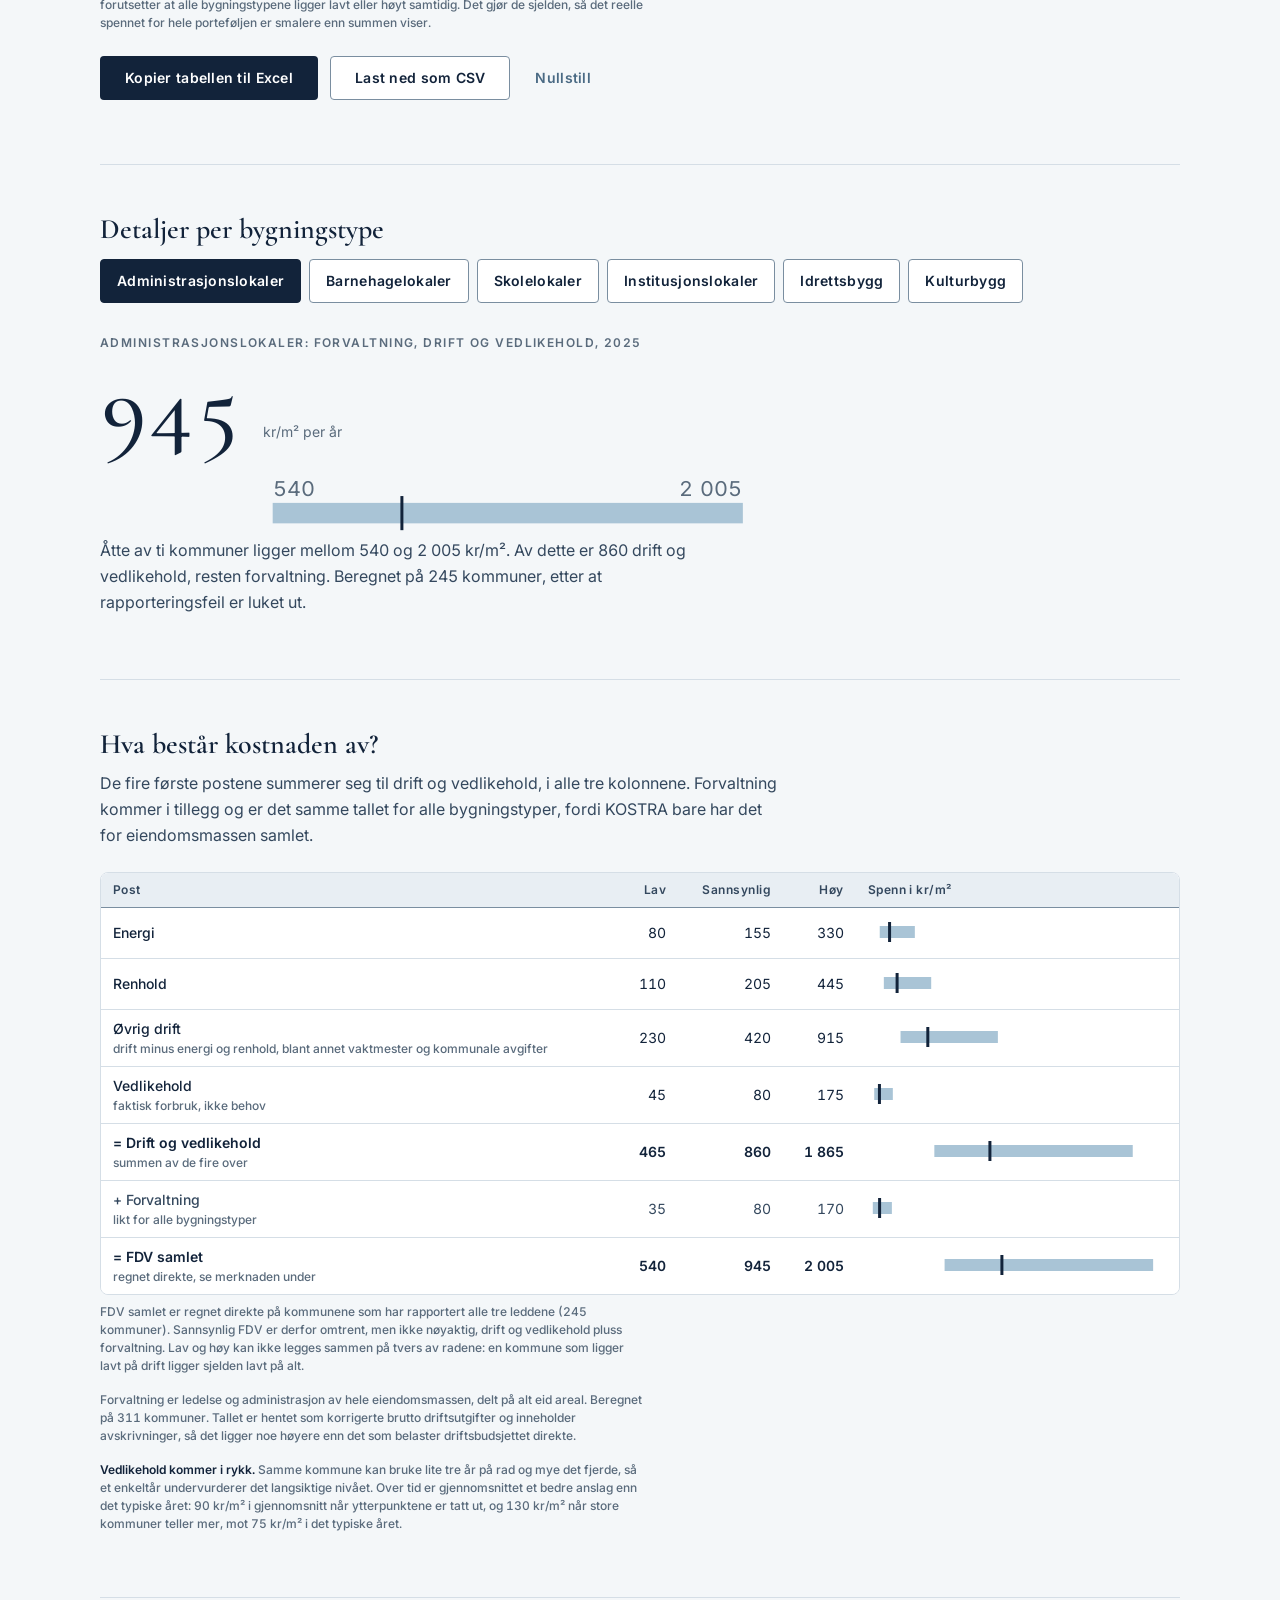
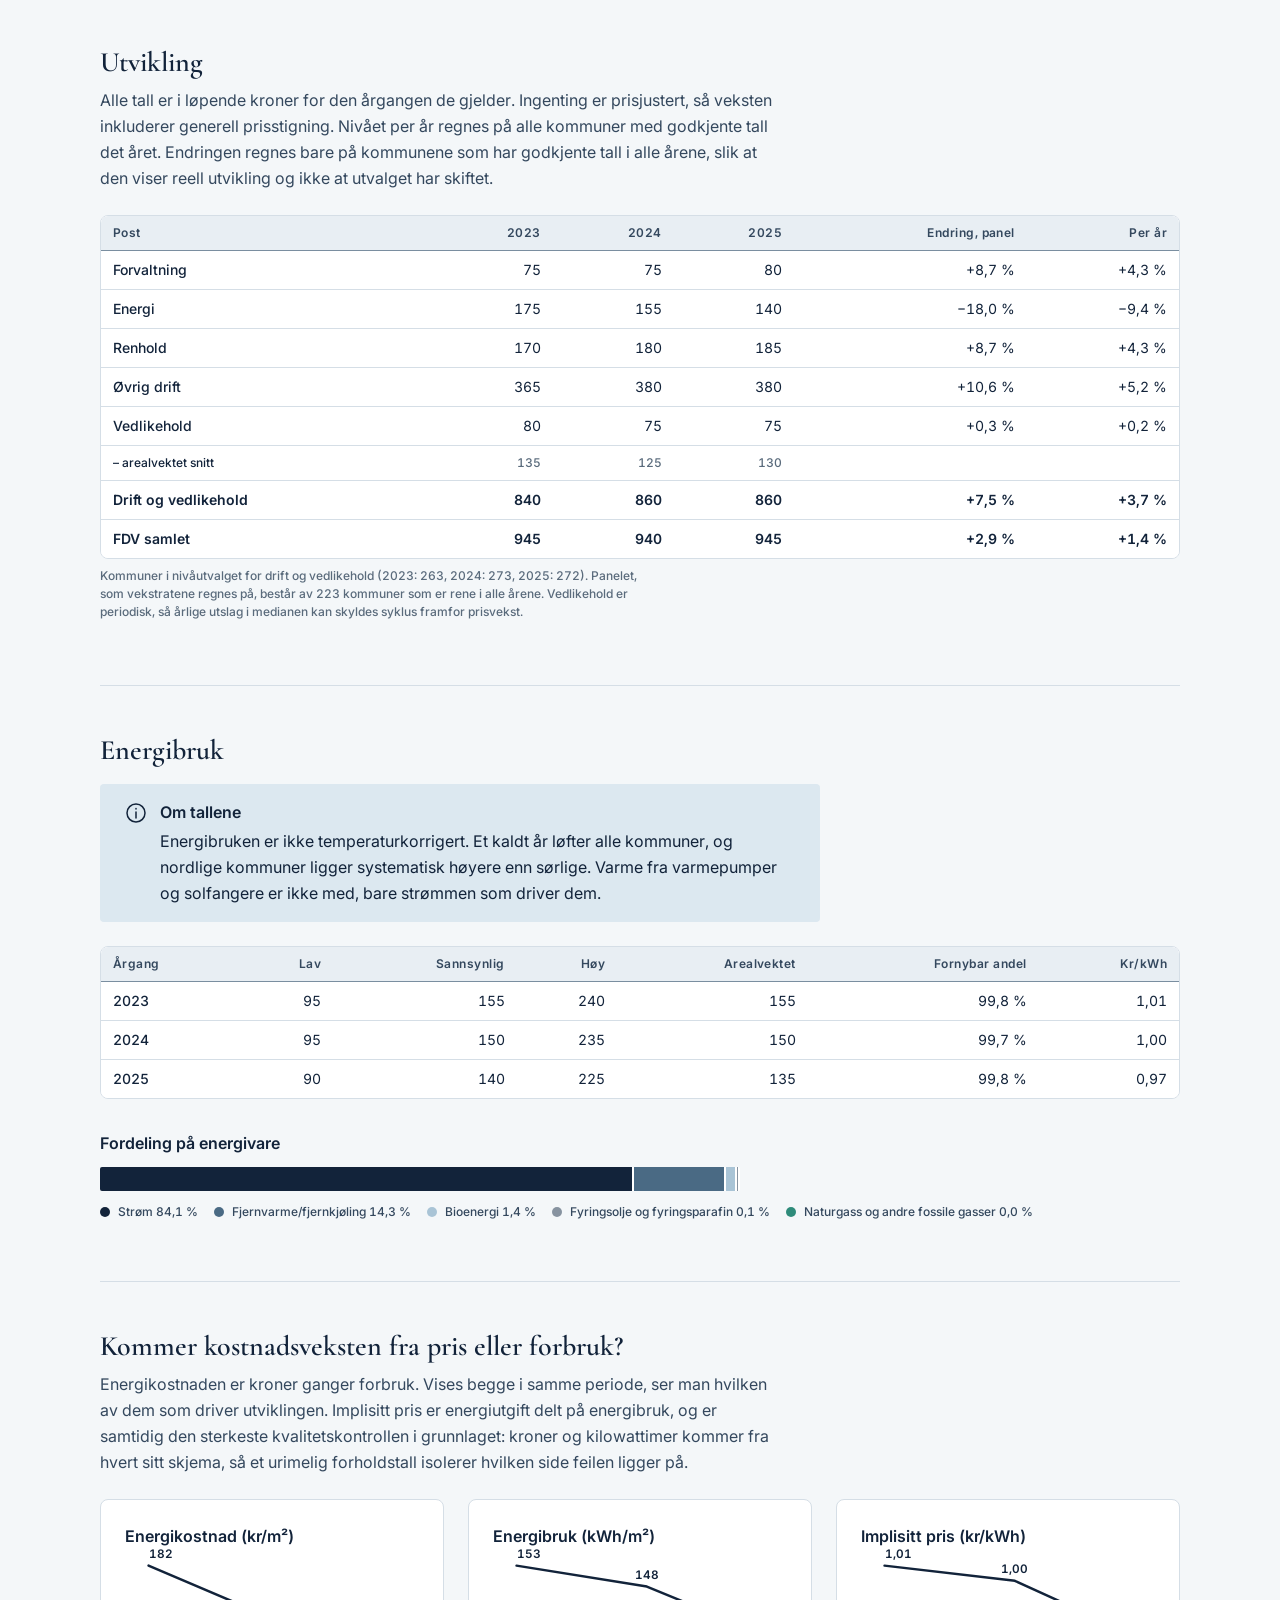
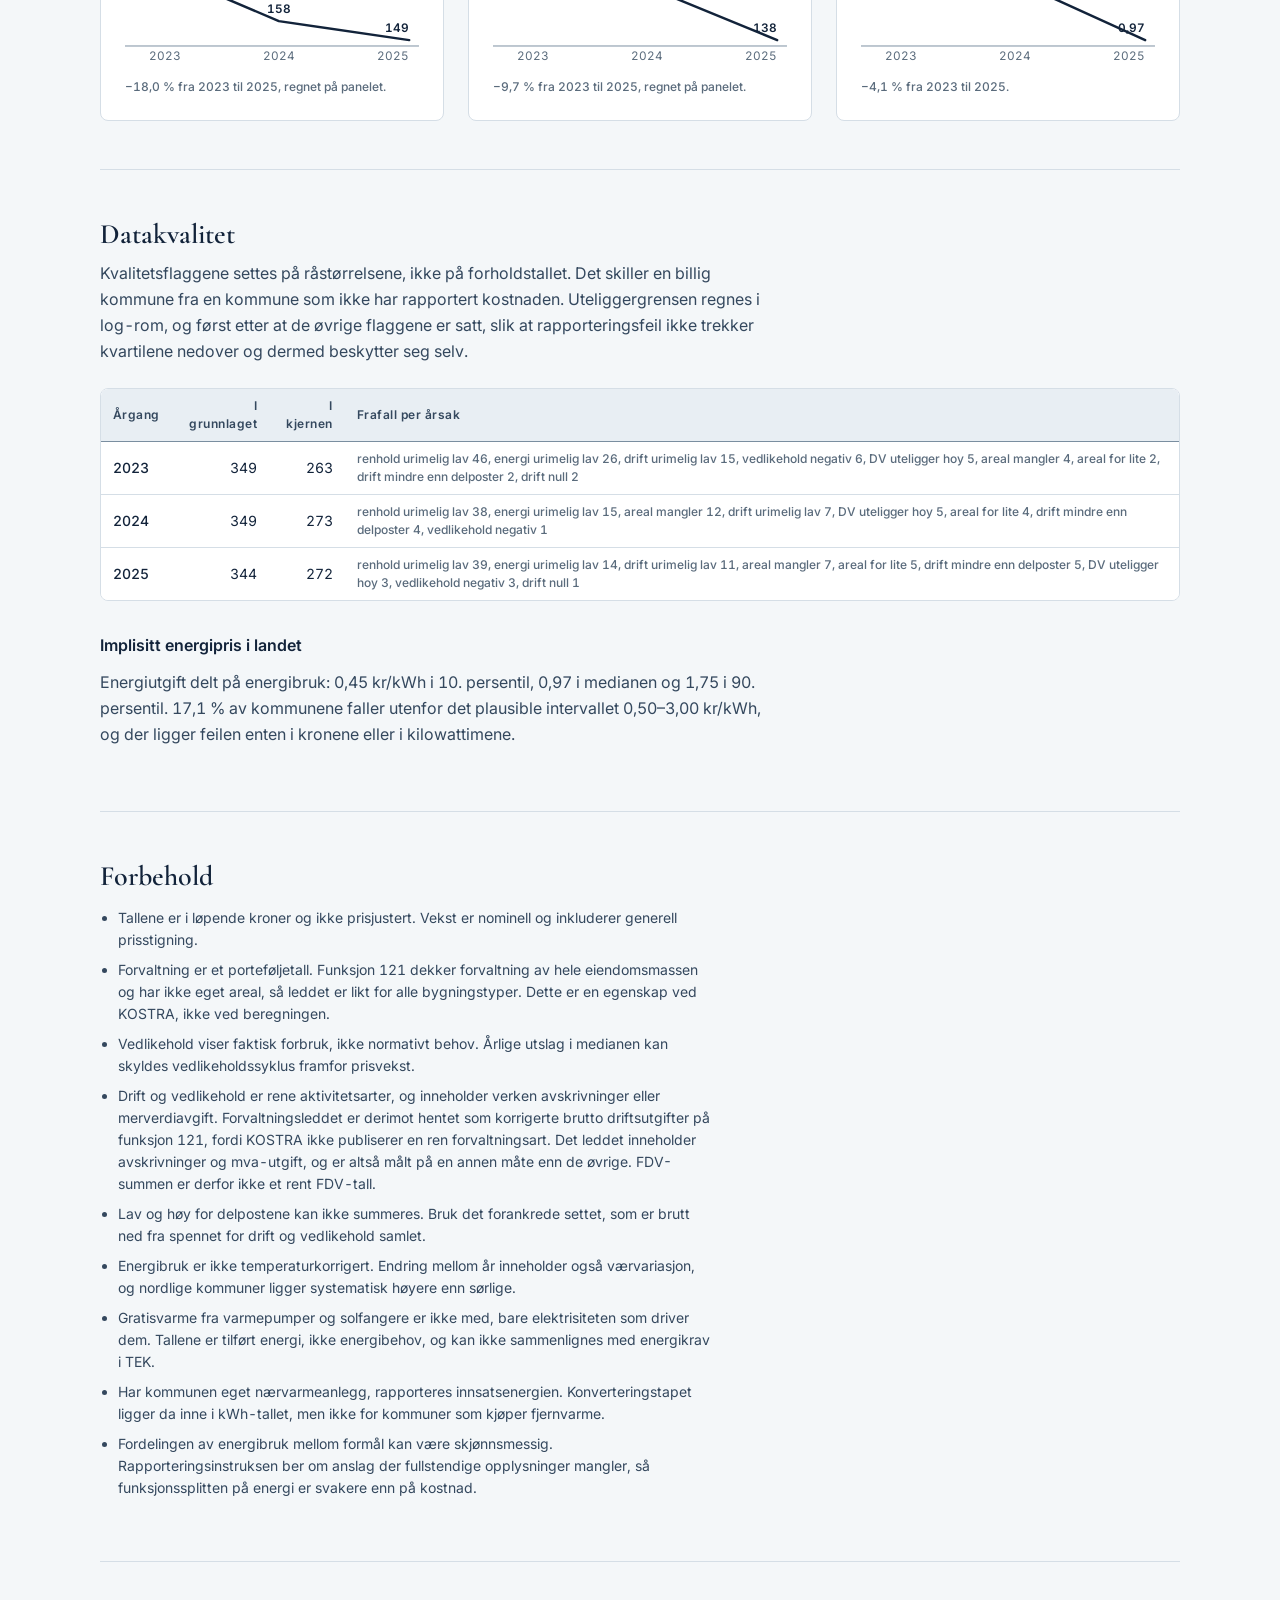
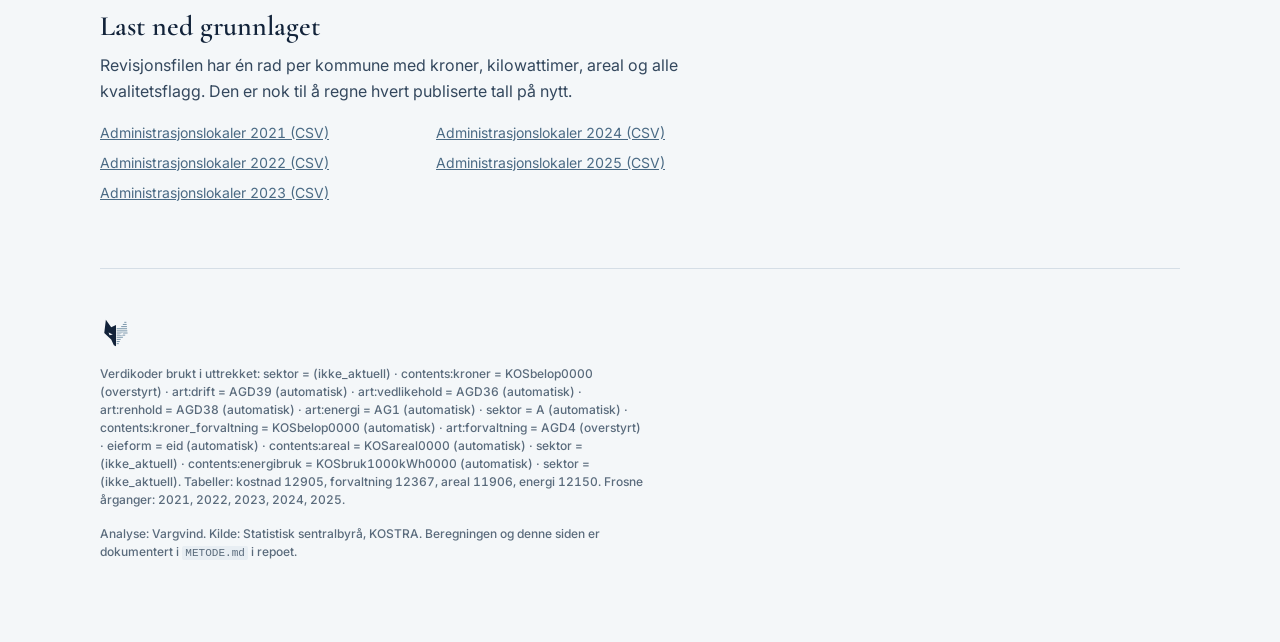
==== commit b71c50ee: "Nettsiden lagt om til Vargvind designsystem Farger, skrift, avstander og komponentstiler hentes fra " ====
--- a/docs/index.html
+++ b/docs/index.html
@@ -7,13 +7,16 @@
 <meta name="description" content="Forvaltning, drift og vedlikehold per kvadratmeter for kommunale formålsbygg, regnet fra KOSTRA.">
 <link rel="preconnect" href="https://fonts.googleapis.com">
 <link rel="preconnect" href="https://fonts.gstatic.com" crossorigin>
-<link href="https://fonts.googleapis.com/css2?family=Atkinson+Hyperlegible:ital,wght@0,400;0,700;1,400&display=swap" rel="stylesheet">
+<link href="https://fonts.googleapis.com/css2?family=Cormorant+Garamond:wght@400;500;600&family=Inter:wght@400;500;600&display=swap" rel="stylesheet">
+<link rel="icon" href="vargvind-symbol.svg" type="image/svg+xml">
+<link rel="stylesheet" href="vargvind.css">
 <link rel="stylesheet" href="stil.css">
 </head>
 <body>
 <a class="hopp" href="#innhold">Hopp til innholdet</a>
 
 <header class="topp">
+  <img class="logo" src="vargvind-logo.svg" alt="Vargvind Analyse" width="200" height="57">
   <p class="kilde" id="merking">Laster grunnlaget …</p>
   <h1>Hva koster det å drifte kommunens bygg?</h1>
   <p class="ingress">
@@ -84,24 +87,24 @@
       </div>
       <p class="fotnote" id="pris-note"></p>
 
-      <div class="resultat" aria-live="polite">
-        <p class="hero-merke" id="res-merke"></p>
-        <p class="resultat-tall"><span id="res-sannsynlig">–</span></p>
-        <p class="hero-under" id="res-spenn">Legg inn areal for å se årsbeløpet.</p>
-      </div>
-
-      <div class="tabellramme">
-        <table id="kalkulator">
+      <div class="resultat vv-kpi" aria-live="polite">
+        <span class="vv-kpi__label" id="res-merke"></span>
+        <span class="vv-kpi__value" id="res-sannsynlig">–</span>
+        <span class="vv-kpi__delta" id="res-spenn">Legg inn areal for å se årsbeløpet.</span>
+      </div>
+
+      <div class="tabellramme">
+        <table class="vv-table" id="kalkulator">
           <caption class="skjult">Årlig kostnad per bygningstype</caption>
           <thead>
             <tr>
               <th scope="col">Bygningstype</th>
-              <th scope="col" class="tall">Eid areal, m²</th>
-              <th scope="col" class="tall">Normtall, kr/m²</th>
-              <th scope="col" class="tall egen-kol">Egne tall, kr/m²</th>
-              <th scope="col" class="tall">Lav</th>
-              <th scope="col" class="tall">Sannsynlig</th>
-              <th scope="col" class="tall">Høy</th>
+              <th scope="col" class="vv-num tall">Eid areal, m²</th>
+              <th scope="col" class="vv-num tall">Normtall, kr/m²</th>
+              <th scope="col" class="vv-num tall egen-kol">Egne tall, kr/m²</th>
+              <th scope="col" class="vv-num tall">Lav</th>
+              <th scope="col" class="vv-num tall">Sannsynlig</th>
+              <th scope="col" class="vv-num tall">Høy</th>
             </tr>
           </thead>
           <tbody></tbody>
@@ -116,8 +119,10 @@
       </p>
       <p class="fotnote" id="egen-note" hidden></p>
       <p class="knapper">
-        <button type="button" id="last-ned-budsjett" class="knapp">Last ned som CSV</button>
-        <button type="button" id="nullstill" class="knapp knapp-stille">Nullstill</button>
+        <button type="button" id="kopier-budsjett" class="vv-btn vv-btn--primary">Kopier tabellen til Excel</button>
+        <button type="button" id="last-ned-budsjett" class="vv-btn vv-btn--secondary kun-nett">Last ned som CSV</button>
+        <button type="button" id="nullstill" class="vv-btn vv-btn--ghost">Nullstill</button>
+        <span id="kopiert" class="fotnote" role="status"></span>
       </p>
     </section>
 
@@ -149,16 +154,16 @@
         samlet.
       </p>
       <div class="tabellramme">
-        <table id="normtall">
+        <table class="vv-table" id="normtall">
           <caption class="skjult">Kroner per kvadratmeter, siste årgang</caption>
           <thead>
             <tr>
               <th scope="col">Post</th>
-              <th scope="col" class="tall">Lav</th>
-              <th scope="col" class="tall">Sannsynlig</th>
-              <th scope="col" class="tall">Høy</th>
-              <th scope="col" class="tall egen-kol">Egne tall</th>
-              <th scope="col" class="tall kr-kol">Sannsynlig, kr/år</th>
+              <th scope="col" class="vv-num tall">Lav</th>
+              <th scope="col" class="vv-num tall">Sannsynlig</th>
+              <th scope="col" class="vv-num tall">Høy</th>
+              <th scope="col" class="vv-num tall egen-kol">Egne tall</th>
+              <th scope="col" class="vv-num tall kr-kol">Sannsynlig, kr/år</th>
               <th scope="col" class="spennkol">Spenn i kr/m²</th>
             </tr>
           </thead>
@@ -185,7 +190,7 @@
         viser reell utvikling og ikke at utvalget har skiftet.
       </p>
       <div class="tabellramme">
-        <table id="tidsserie">
+        <table class="vv-table" id="tidsserie">
           <caption class="skjult">Median kr/m² per årgang og nominell endring</caption>
           <thead><tr><th scope="col">Post</th></tr></thead>
           <tbody></tbody>
@@ -196,25 +201,30 @@
 
     <section aria-labelledby="energi-tittel">
       <h2 id="energi-tittel">Energibruk</h2>
-      <p class="advarsel">
-        Tallene er ikke temperaturkorrigert. Et kaldt år løfter alle kommuner,
-        og nordlige kommuner ligger systematisk høyere enn sørlige. Det er
-        klima, ikke drift. Varme fra varmepumper og solfangere er ikke med,
-        bare elektrisiteten som driver dem, så dette er tilført energi og ikke
-        energibehov.
-      </p>
-      <div class="tabellramme">
-        <table id="energi">
+      <div class="vv-callout">
+        <svg class="vv-callout__icon" viewBox="0 0 24 24" aria-hidden="true"><circle cx="12" cy="12" r="9"></circle><path d="M12 11v6M12 7.5v.5"></path></svg>
+        <div>
+          <p class="vv-callout__title">Om tallene</p>
+          <p class="vv-callout__body">
+            Energibruken er ikke temperaturkorrigert. Et kaldt år løfter alle
+            kommuner, og nordlige kommuner ligger systematisk høyere enn
+            sørlige. Varme fra varmepumper og solfangere er ikke med, bare
+            strømmen som driver dem.
+          </p>
+        </div>
+      </div>
+      <div class="tabellramme">
+        <table class="vv-table" id="energi">
           <caption class="skjult">Energibruk i kWh per kvadratmeter</caption>
           <thead>
             <tr>
               <th scope="col">Årgang</th>
-              <th scope="col" class="tall">Lav</th>
-              <th scope="col" class="tall">Sannsynlig</th>
-              <th scope="col" class="tall">Høy</th>
-              <th scope="col" class="tall">Arealvektet</th>
-              <th scope="col" class="tall">Fornybar andel</th>
-              <th scope="col" class="tall">Kr/kWh</th>
+              <th scope="col" class="vv-num tall">Lav</th>
+              <th scope="col" class="vv-num tall">Sannsynlig</th>
+              <th scope="col" class="vv-num tall">Høy</th>
+              <th scope="col" class="vv-num tall">Arealvektet</th>
+              <th scope="col" class="vv-num tall">Fornybar andel</th>
+              <th scope="col" class="vv-num tall">Kr/kWh</th>
             </tr>
           </thead>
           <tbody></tbody>
@@ -247,13 +257,13 @@
         kvartilene nedover og dermed beskytter seg selv.
       </p>
       <div class="tabellramme">
-        <table id="kvalitet">
+        <table class="vv-table" id="kvalitet">
           <caption class="skjult">Kommuner i grunnlaget og i kjernedatasettet</caption>
           <thead>
             <tr>
               <th scope="col">Årgang</th>
-              <th scope="col" class="tall">I grunnlaget</th>
-              <th scope="col" class="tall">I kjernen</th>
+              <th scope="col" class="vv-num tall">I grunnlaget</th>
+              <th scope="col" class="vv-num tall">I kjernen</th>
               <th scope="col">Frafall per årsak</th>
             </tr>
           </thead>
@@ -269,7 +279,7 @@
       <ul id="forbehold" class="forbehold"></ul>
     </section>
 
-    <section aria-labelledby="last-ned-tittel">
+    <section class="kun-nett" aria-labelledby="last-ned-tittel">
       <h2 id="last-ned-tittel">Last ned grunnlaget</h2>
       <p class="forklaring">
         Revisjonsfilen har én rad per kommune med kroner, kilowattimer, areal og
@@ -282,9 +292,10 @@
 </main>
 
 <footer>
+  <img class="fot-symbol" src="vargvind-symbol.svg" alt="" width="32" height="32">
   <p id="kodevalg-fot"></p>
   <p>
-    Kilde: Statistisk sentralbyrå, KOSTRA. Beregningen og denne siden er
+    Analyse: Vargvind. Kilde: Statistisk sentralbyrå, KOSTRA. Beregningen og denne siden er
     dokumentert i <code>METODE.md</code> i repoet.
   </p>
 </footer>
--- a/docs/vargvind.css
+++ b/docs/vargvind.css
@@ -0,0 +1,128 @@
+/* Vargvind designsystem: tokens og komponentstiler.
+   Kopiert fra designsystemet (tokens.json og components/bundle.css).
+   Ikke rediger for hånd: endringer gjøres i designsystemet og hentes på nytt. */
+:root{
+  --bg-000:#FFFFFF;
+  --bg-100:#F4F7F9;
+  --bg-200:#E8EEF3;
+  --ink-900:#12233A;
+  --ink-700:#34485E;
+  --ink-500:#5A6B7C;
+  --line-200:#D5DEE6;
+  --line-400:#7A8EA0;
+  --brand-900:var(--ink-900);
+  --brand-600:#4A6A84;
+  --brand-500:#5E7F99;
+  --brand-300:#A9C4D6;
+  --brand-100:#DCE8F0;
+  --accent-600:#A85A14;
+  --accent-500:#C8823A;
+  --accent-100:#F6E9D8;
+  --positive-600:#1F7A5C;
+  --positive-100:#DDF0E8;
+  --negative-600:#B23A3A;
+  --negative-100:#F6DEDE;
+  --chart-1:var(--brand-900);
+  --chart-2:var(--brand-600);
+  --chart-3:var(--brand-300);
+  --chart-4:var(--accent-500);
+  --chart-5:#8793A0;
+  --chart-6:#2E8B7A;
+  --seq-1:#E3ECF2;
+  --seq-2:#BCD0DE;
+  --seq-3:#8FAEC4;
+  --seq-4:#5E86A3;
+  --seq-5:#365C7D;
+  --seq-6:var(--brand-900);
+  --div-neg-2:var(--accent-600);
+  --div-neg-1:#E2B98A;
+  --div-mid:#EEF1F4;
+  --div-pos-1:var(--seq-3);
+  --div-pos-2:var(--seq-5);
+  --space-1:4px;
+  --space-2:8px;
+  --space-3:12px;
+  --space-4:16px;
+  --space-6:24px;
+  --space-8:32px;
+  --space-12:48px;
+  --space-16:64px;
+  --radius-sm:2px;
+  --radius-md:4px;
+  --radius-lg:8px;
+  --radius-full:999px;
+  --shadow-sm:0 1px 2px rgba(18, 35, 58, 0.08);
+  --shadow-md:0 6px 20px rgba(18, 35, 58, 0.12);
+  --font-display:"Cormorant Garamond", Georgia, serif;
+  --font-sans:"Inter", system-ui, sans-serif;
+}
+
+/* Vargvind — komponentstiler. Alle verdier kommer fra tokens.css. */
+
+/* Button */
+.vv-btn{display:inline-flex;align-items:center;justify-content:center;gap:var(--space-2);min-height:44px;padding:0 var(--space-6);border:1px solid transparent;border-radius:var(--radius-md);font-family:var(--font-sans);font-size:14px;font-weight:600;line-height:1;letter-spacing:.02em;cursor:pointer;text-decoration:none}
+.vv-btn:focus-visible{outline:2px solid var(--brand-600);outline-offset:2px}
+.vv-btn--primary{background:var(--brand-900);color:var(--bg-000)}
+.vv-btn--primary:hover{background:var(--ink-700)}
+.vv-btn--secondary{background:var(--bg-000);color:var(--ink-900);border-color:var(--line-400)}
+.vv-btn--secondary:hover{background:var(--bg-200)}
+.vv-btn--ghost{background:transparent;color:var(--brand-600);padding:0 var(--space-3)}
+.vv-btn--ghost:hover{background:var(--bg-200)}
+.vv-btn:disabled{background:var(--bg-200);color:var(--ink-500);border-color:transparent;cursor:not-allowed}
+
+/* Badge */
+.vv-badge{display:inline-flex;align-items:center;gap:var(--space-1);padding:2px var(--space-2);border-radius:var(--radius-sm);font-family:var(--font-sans);font-size:12px;font-weight:600;line-height:18px;font-variant-numeric:tabular-nums;background:var(--bg-200);color:var(--ink-900)}
+.vv-badge--info{background:var(--brand-100);color:var(--ink-900)}
+.vv-badge--accent{background:var(--accent-100);color:var(--accent-600)}
+.vv-badge--positive{background:var(--positive-100);color:var(--positive-600)}
+.vv-badge--negative{background:var(--negative-100);color:var(--negative-600)}
+
+/* Callout */
+.vv-callout{display:grid;grid-template-columns:24px minmax(0,1fr);gap:var(--space-3);padding:var(--space-4) var(--space-6);border-radius:var(--radius-md);background:var(--brand-100);color:var(--ink-900);font-family:var(--font-sans);font-size:16px;line-height:26px}
+.vv-callout--insight{background:var(--accent-100)}
+.vv-callout--positive{background:var(--positive-100)}
+.vv-callout--negative{background:var(--negative-100)}
+.vv-callout__icon{width:24px;height:24px;margin-top:1px;fill:none;stroke:var(--ink-900);stroke-width:1.5;stroke-linecap:round;stroke-linejoin:round}
+.vv-callout--insight .vv-callout__icon{stroke:var(--accent-600)}
+.vv-callout__title{margin:0 0 var(--space-1);font-size:16px;line-height:24px;font-weight:600}
+.vv-callout__body{margin:0}
+.vv-mark{background:var(--accent-100);color:var(--ink-900);padding:0 var(--space-1);border-radius:var(--radius-sm)}
+.vv-pullquote{margin:0;padding-top:var(--space-4);border-top:1px solid var(--ink-900);font-family:var(--font-display);font-size:28px;line-height:1.25;font-weight:500;color:var(--ink-900)}
+.vv-pullquote__source{display:block;margin-top:var(--space-3);font-family:var(--font-sans);font-size:12px;line-height:18px;font-weight:500;color:var(--ink-500)}
+
+/* KeyFigure */
+.vv-kpi{display:flex;flex-direction:column;gap:var(--space-2);padding:var(--space-6);background:var(--bg-000);border:1px solid var(--line-200);border-radius:var(--radius-lg);font-family:var(--font-sans);color:var(--ink-900)}
+.vv-kpi__label{font-size:12px;line-height:16px;font-weight:600;letter-spacing:.12em;text-transform:uppercase;color:var(--ink-500)}
+.vv-kpi__value{font-family:var(--font-display);font-size:48px;line-height:1;font-weight:500}
+.vv-kpi__delta{display:flex;align-items:center;gap:var(--space-2);font-size:14px;line-height:22px;color:var(--ink-500)}
+
+/* Table */
+.vv-table{width:100%;border-collapse:collapse;background:var(--bg-000);font-family:var(--font-sans);font-size:14px;line-height:22px;color:var(--ink-900);font-variant-numeric:tabular-nums}
+.vv-table caption{caption-side:top;text-align:left;padding:0 0 var(--space-3);font-size:16px;line-height:24px;font-weight:600}
+.vv-table th,.vv-table td{padding:var(--space-2) var(--space-3);text-align:left;border-bottom:1px solid var(--line-200)}
+.vv-table thead th{background:var(--bg-200);font-size:12px;line-height:18px;font-weight:600;letter-spacing:.04em;color:var(--ink-700);border-bottom:1px solid var(--line-400)}
+.vv-table tbody th{font-weight:500}
+.vv-table .vv-num{text-align:right}
+.vv-table tbody tr:hover{background:var(--bg-100)}
+.vv-table tr.vv-table__highlight{background:var(--accent-100)}
+.vv-table tfoot th,.vv-table tfoot td{font-weight:600;border-top:1px solid var(--ink-900);border-bottom:0}
+.vv-table__source{margin:var(--space-2) 0 0;font-family:var(--font-sans);font-size:12px;line-height:18px;font-weight:500;color:var(--ink-500)}
+
+/* Chart */
+.vv-chart{margin:0;padding:var(--space-6);background:var(--bg-000);border:1px solid var(--line-200);border-radius:var(--radius-lg);font-family:var(--font-sans);color:var(--ink-900)}
+.vv-chart__title{margin:0;font-family:var(--font-display);font-size:28px;line-height:1.2;font-weight:600}
+.vv-chart__subtitle{margin:var(--space-1) 0 var(--space-4);font-size:14px;line-height:22px;color:var(--ink-500)}
+.vv-chart__source{margin:var(--space-3) 0 0;font-size:12px;line-height:18px;font-weight:500;color:var(--ink-500)}
+.vv-chart svg{display:block;width:100%;height:auto}
+.vv-chart text{font-family:var(--font-sans);font-size:12px;fill:var(--ink-500);font-variant-numeric:tabular-nums}
+.vv-chart .vv-value{fill:var(--ink-900);font-weight:600}
+.vv-chart .vv-grid{stroke:var(--line-200);stroke-width:1}
+.vv-chart .vv-axis{stroke:var(--line-400);stroke-width:1}
+.vv-legend{display:flex;flex-wrap:wrap;gap:var(--space-2) var(--space-4);margin:0 0 var(--space-3);padding:0;list-style:none;font-size:12px;line-height:18px;font-weight:500;color:var(--ink-700)}
+.vv-legend li{display:flex;align-items:center;gap:var(--space-2)}
+.vv-legend__dot{width:10px;height:10px;border-radius:var(--radius-full)}
+.vv-fill-1{fill:var(--chart-1)}.vv-fill-2{fill:var(--chart-2)}.vv-fill-3{fill:var(--chart-3)}.vv-fill-4{fill:var(--chart-4)}.vv-fill-5{fill:var(--chart-5)}.vv-fill-6{fill:var(--chart-6)}
+.vv-stroke-1{stroke:var(--chart-1)}.vv-stroke-2{stroke:var(--chart-2)}.vv-stroke-3{stroke:var(--chart-3)}.vv-stroke-4{stroke:var(--chart-4)}.vv-stroke-5{stroke:var(--chart-5)}.vv-stroke-6{stroke:var(--chart-6)}
+.vv-bg-1{background:var(--chart-1)}.vv-bg-2{background:var(--chart-2)}.vv-bg-3{background:var(--chart-3)}.vv-bg-4{background:var(--chart-4)}.vv-bg-5{background:var(--chart-5)}.vv-bg-6{background:var(--chart-6)}
+.vv-line{fill:none;stroke-width:2.5;stroke-linecap:round;stroke-linejoin:round}
+.vv-line--ref{stroke-width:1.5;stroke-dasharray:4 4}
--- a/docs/stil.css
+++ b/docs/stil.css
@@ -1,288 +1,158 @@
-:root {
-  --papir: #edf0ee;
-  --flate: #f7f9f8;
-  --blekk: #16302b;
-  --demp: #566661;
-  --linje: #c7d2cd;
-  --spenn: #bacbc2;
-  --signal: #0c5c8a;
-  --varsel: #8a5b00;
-  --maal: 74ch;
-  --bredde: 1080px;
-}
+/* Sideoppsett for FDV-normtall. Farger, skrift, avstander og komponenter
+   kommer fra Vargvind designsystem i vargvind.css. Her står bare det som er
+   særegent for denne siden. Vargvind har ett tema, lyst: logoen skal ikke stå
+   på mørk bakgrunn, så siden følger ikke mørk modus. */
 
-@media (prefers-color-scheme: dark) {
-  :root {
-    --papir: #101917;
-    --flate: #172422;
-    --blekk: #e6ece9;
-    --demp: #9aada7;
-    --linje: #2c3b37;
-    --spenn: #2f4b43;
-    --signal: #63b3e0;
-    --varsel: #d9a441;
-  }
-}
+:root { color-scheme: light; --maal: 68ch; --bredde: 1080px; }
 
 * { box-sizing: border-box; }
-
 html { -webkit-text-size-adjust: 100%; }
 
 body {
   margin: 0;
-  padding: 0 1.25rem 5rem;
-  background: var(--papir);
-  color: var(--blekk);
-  font-family: "Atkinson Hyperlegible", "Segoe UI", system-ui, -apple-system, sans-serif;
-  font-size: 17px;
-  line-height: 1.55;
+  padding-block: 0 var(--space-16);
+  padding-left: max(16px, env(safe-area-inset-left, 0px));
+  padding-right: max(16px, env(safe-area-inset-right, 0px));
+  background: var(--bg-100);
+  color: var(--ink-700);
+  font-family: var(--font-sans);
+  font-size: 16px;
+  line-height: 26px;
   font-variant-numeric: tabular-nums;
 }
 
-.hopp {
-  position: absolute;
-  left: -9999px;
+.hopp { position: absolute; left: -9999px; }
+.hopp:focus { left: 1rem; top: 1rem; background: var(--bg-000); padding: var(--space-2) var(--space-3); z-index: 10; }
+
+.topp, main, footer { max-width: var(--bredde); margin: 0 auto; }
+.topp { padding: var(--space-8) 0 var(--space-12); border-bottom: 1px solid var(--line-200); }
+.logo { display: block; width: 200px; height: auto; margin: 0 0 var(--space-12) -8px; }
+
+h1, h2, .seksjonstittel {
+  font-family: var(--font-display);
+  color: var(--ink-900);
+  text-wrap: balance;
 }
-.hopp:focus {
-  left: 1rem;
-  top: 1rem;
-  background: var(--flate);
-  padding: 0.5rem 0.75rem;
-  z-index: 10;
+h1 { font-size: clamp(38px, 6vw, 56px); line-height: 1.05; font-weight: 500; margin: var(--space-2) 0 var(--space-4); max-width: 18ch; }
+h2, .seksjonstittel { font-size: 28px; line-height: 1.2; font-weight: 600; margin: 0 0 var(--space-2); }
+h3 { font-size: 16px; line-height: 24px; font-weight: 600; color: var(--ink-900); margin: var(--space-8) 0 var(--space-3); }
+
+p { margin: 0 0 var(--space-4); max-width: var(--maal); }
+a { color: var(--brand-600); }
+strong { color: var(--ink-900); font-weight: 600; }
+
+.overline, .kilde, .hero-merke, .felt > span, .felt legend {
+  font-size: 12px; line-height: 16px; font-weight: 600; letter-spacing: 0.12em;
+  text-transform: uppercase; color: var(--ink-500); margin: 0;
 }
+.ingress { font-size: 18px; line-height: 28px; }
+.fotnote { font-size: 12px; line-height: 18px; font-weight: 500; color: var(--ink-500); }
 
-.topp, main, footer {
-  max-width: var(--bredde);
-  margin: 0 auto;
+section { padding: var(--space-12) 0; border-bottom: 1px solid var(--line-200); }
+.skjult { position: absolute; width: 1px; height: 1px; overflow: hidden; clip: rect(0 0 0 0); white-space: nowrap; }
+
+button:focus-visible, a:focus-visible, input:focus-visible { outline: 2px solid var(--brand-600); outline-offset: 2px; }
+
+/* Lesehjelp */
+.lesehjelp { padding: var(--space-8) 0; }
+.trepunkt { display: grid; gap: var(--space-6) var(--space-8); grid-template-columns: repeat(auto-fit, minmax(230px, 1fr)); margin: 0; }
+.trepunkt dt { font-weight: 600; color: var(--ink-900); }
+.trepunkt dd { margin: var(--space-1) 0 0; font-size: 14px; line-height: 22px; }
+
+/* Kalkulator */
+.skjemarad { display: flex; flex-wrap: wrap; gap: var(--space-4) var(--space-6); align-items: flex-end; margin: var(--space-6) 0 var(--space-3); }
+.felt { display: flex; flex-direction: column; gap: var(--space-2); border: 0; padding: 0; margin: 0; min-width: 0; }
+.felt-bred { flex: 1 1 260px; max-width: 380px; }
+.felt legend { padding: 0; margin-bottom: var(--space-2); }
+.felt.valg label { color: var(--ink-900); font-size: 14px; line-height: 22px; display: flex; gap: var(--space-2); align-items: center; }
+input[type="search"], input[type="number"], input[type="text"] {
+  font: inherit; font-size: 14px; font-variant-numeric: tabular-nums;
+  color: var(--ink-900); background: var(--bg-000);
+  border: 1px solid var(--line-400); border-radius: var(--radius-md);
+  min-height: 44px; padding: 0 var(--space-3); width: 100%;
 }
+input[type="number"] { width: 7.5rem; }
+input[type="radio"] { accent-color: var(--brand-900); }
+input:disabled { background: var(--bg-200); color: var(--ink-500); }
+.arealfelt { text-align: right; width: 7rem; min-width: 7rem; min-height: 36px !important; }
 
-.topp { padding: 3.5rem 0 2rem; border-bottom: 1px solid var(--linje); }
+.resultat { max-width: 640px; margin: var(--space-6) 0; }
+.resultat .vv-kpi__value { font-size: clamp(40px, 8vw, 56px); }
+.resultat .vv-kpi__delta { display: block; margin: 0; max-width: none; }
 
-h1 {
-  font-size: clamp(1.9rem, 4.5vw, 3rem);
-  line-height: 1.1;
-  letter-spacing: -0.02em;
-  margin: 0.4rem 0 1rem;
-  max-width: 20ch;
-}
-
-h2 {
-  font-size: 1.4rem;
-  letter-spacing: -0.01em;
-  margin: 0 0 0.35rem;
-}
-
-h3 {
-  font-size: 1.05rem;
-  margin: 2rem 0 0.6rem;
-}
-
-p { margin: 0 0 1rem; max-width: var(--maal); }
-
-.kilde, .hero-merke, .velger-tittel {
-  font-size: 0.85rem;
-  color: var(--demp);
-  margin: 0;
-}
-
-.ingress { font-size: 1.08rem; }
-
-.forklaring { color: var(--demp); }
-
-.fotnote { font-size: 0.86rem; color: var(--demp); }
-
-.advarsel {
-  border-left: 3px solid var(--varsel);
-  padding-left: 0.9rem;
-  color: var(--blekk);
-}
-
-section { padding: 2.75rem 0; border-bottom: 1px solid var(--linje); }
-
-.skjult {
-  position: absolute;
-  width: 1px; height: 1px;
-  overflow: hidden;
-  clip: rect(0 0 0 0);
-  white-space: nowrap;
-}
+.knapper { display: flex; gap: var(--space-3); flex-wrap: wrap; margin-top: var(--space-6); max-width: none; }
+#kopiert { align-self: center; }
 
 /* Bygningstypevelger */
-.velger { padding: 1.75rem 0 0; }
-.knapperad { display: flex; flex-wrap: wrap; gap: 0.4rem; margin-top: 0.5rem; }
+.velger { padding-top: var(--space-12); }
+.knapperad { display: flex; flex-wrap: wrap; gap: var(--space-2); margin-top: var(--space-3); }
+.knapperad .vv-btn { padding: 0 var(--space-4); }
+.knapperad .vv-btn[aria-selected="true"] { background: var(--brand-900); color: var(--bg-000); border-color: var(--brand-900); }
 
-.knapperad button {
-  font: inherit;
-  color: var(--blekk);
-  background: transparent;
-  border: 1px solid var(--linje);
-  border-radius: 2px;
-  padding: 0.4rem 0.8rem;
-  cursor: pointer;
-}
-.knapperad button:hover { border-color: var(--signal); }
-.knapperad button[aria-selected="true"] {
-  background: var(--blekk);
-  color: var(--papir);
-  border-color: var(--blekk);
-}
-button:focus-visible, a:focus-visible {
-  outline: 2px solid var(--signal);
-  outline-offset: 2px;
-}
+/* Hovedtall per bygningstype */
+.hero { padding-top: var(--space-8); }
+.hero-tall { font-family: var(--font-display); font-weight: 500; color: var(--ink-900); font-size: clamp(64px, 12vw, 96px); line-height: 1; margin: var(--space-2) 0 var(--space-6); max-width: none; }
+.hero-tall .enhet { font-family: var(--font-sans); font-size: 14px; font-weight: 400; color: var(--ink-500); }
+.hero-under { max-width: 62ch; }
 
-/* Hero */
-.hero { padding-top: 2.25rem; border-bottom: 1px solid var(--linje); }
-.hero-tall {
-  font-size: clamp(3rem, 11vw, 6rem);
-  line-height: 0.95;
-  letter-spacing: -0.03em;
-  margin: 0.2rem 0 1.25rem;
-}
-.hero-tall .enhet {
-  font-size: 1rem;
-  letter-spacing: 0;
-  color: var(--demp);
-}
-.hero-under { max-width: 62ch; color: var(--demp); }
+/* Spennbar: lav til høy som isblå flate, sannsynlig som nattblå strek,
+   kommunens eget tall i rav. Rav er det ene leseren skal se først. */
+.spenn { width: 100%; height: 34px; display: block; }
+.spenn .bane { fill: var(--brand-300); }
+.spenn .tick { stroke: var(--brand-900); stroke-width: 3; vector-effect: non-scaling-stroke; }
+.spenn .merke { fill: var(--ink-500); font-size: 12px; font-family: var(--font-sans); }
+.spenn .egenprikk { stroke: var(--accent-500); stroke-width: 7; stroke-linecap: round; vector-effect: non-scaling-stroke; }
+.hero .spenn { height: 58px; max-width: 720px; }
 
-/* Spennbar */
-.spenn { width: 100%; height: 34px; display: block; }
-.spenn .bane { fill: var(--spenn); }
-.spenn .tick { stroke: var(--signal); stroke-width: 3; }
-.spenn .merke { fill: var(--demp); font-size: 11px; }
-
-.hero .spenn { height: 58px; }
-
-/* Tabeller */
-.tabellramme { overflow-x: auto; }
-table {
-  border-collapse: collapse;
-  width: 100%;
-  min-width: 560px;
-  margin: 1.25rem 0 0.75rem;
-  font-size: 0.95rem;
-}
-th, td {
-  text-align: left;
-  padding: 0.55rem 0.7rem 0.55rem 0;
-  border-bottom: 1px solid var(--linje);
-  vertical-align: baseline;
-}
-thead th {
-  font-size: 0.8rem;
-  color: var(--demp);
-  font-weight: 400;
-  border-bottom: 1px solid var(--blekk);
-}
-td.tall, th.tall { text-align: right; }
-tbody tr.sum td { font-weight: 700; }
-tbody tr.portefolje td { color: var(--demp); }
-td.spennkol, th.spennkol { width: 34%; min-width: 180px; }
+/* Tabeller: vv-table fra designsystemet, med sidens egne tillegg. */
+.tabellramme { overflow-x: auto; margin: var(--space-6) 0 var(--space-2); border: 1px solid var(--line-200); border-radius: var(--radius-lg); background: var(--bg-000); }
+.vv-table { min-width: 560px; }
+.vv-table th, .vv-table td { vertical-align: middle; }
+.vv-table tbody th { color: var(--ink-900); }
+.vv-table tbody tr.sum th, .vv-table tbody tr.sum td { font-weight: 600; border-top: 1px solid var(--line-400); }
+.vv-table tbody tr.portefolje td, .vv-table tbody tr.portefolje th { color: var(--ink-700); }
+.vv-table tbody tr:last-child th, .vv-table tbody tr:last-child td { border-bottom: 0; }
+#kalkulator { min-width: 720px; }
+td.spennkol, th.spennkol { width: 30%; min-width: 180px; }
 .postnavn { display: block; }
-.postmerke { font-size: 0.78rem; color: var(--demp); }
-
-.vekst-opp { color: var(--blekk); }
-.brudd { color: var(--varsel); }
+span.postmerke { display: block; }
+.postmerke { font-size: 12px; line-height: 18px; font-weight: 500; color: var(--ink-500); }
+.egen-kol, .kr-kol { display: none; }
+table.med-egen .egen-kol, table.med-kr .kr-kol { display: table-cell; }
+.egenmerke { margin-left: var(--space-2); }
+.egenmerke.usikker { cursor: help; }
+.brudd { color: var(--accent-600); }
 
 /* Energivarer */
-.varestabel { display: flex; height: 26px; width: 100%; max-width: 640px; border: 1px solid var(--linje); }
+.varestabel { display: flex; height: 24px; width: 100%; max-width: 640px; border-radius: var(--radius-sm); overflow: hidden; gap: 2px; background: var(--bg-000); }
 .varestabel span { display: block; height: 100%; }
-.varelegende { list-style: none; padding: 0; margin: 0.75rem 0 0; display: flex; flex-wrap: wrap; gap: 0.25rem 1.4rem; font-size: 0.88rem; }
-.varelegende li { display: flex; align-items: center; gap: 0.45rem; }
-.prikk { width: 11px; height: 11px; display: inline-block; border-radius: 2px; }
+.varelegende { margin-top: var(--space-3); }
 
-/* Små kart */
-.smaakart { display: grid; gap: 1.75rem; grid-template-columns: repeat(auto-fit, minmax(260px, 1fr)); }
-.kort h3 { margin-top: 0; }
-.kort .endring { font-size: 0.88rem; color: var(--demp); }
-.linjekart { width: 100%; height: 120px; }
-.linjekart path { fill: none; stroke: var(--signal); stroke-width: 2; }
-.linjekart .akse { stroke: var(--linje); stroke-width: 1; }
-.linjekart text { font-size: 11px; fill: var(--demp); }
+/* Små linjediagram */
+.smaakart { display: grid; gap: var(--space-6); grid-template-columns: repeat(auto-fit, minmax(260px, 1fr)); margin-top: var(--space-6); }
+.kort h3 { margin: 0; }
+.kort .endring { margin: var(--space-3) 0 0; }
 
-.forbehold { max-width: var(--maal); padding-left: 1.1rem; }
-.forbehold li { margin-bottom: 0.6rem; }
+.vv-callout { max-width: 720px; margin: var(--space-4) 0; }
+.vv-callout p { max-width: none; }
 
-.lenker { list-style: none; padding: 0; columns: 2; column-gap: 2rem; max-width: 640px; }
-.lenker li { margin-bottom: 0.35rem; break-inside: avoid; }
-a { color: var(--signal); }
+.forbehold { max-width: var(--maal); padding-left: 1.1rem; font-size: 14px; line-height: 22px; }
+.forbehold li { margin-bottom: var(--space-2); }
+.lenker { list-style: none; padding: 0; columns: 2; column-gap: var(--space-8); max-width: 640px; font-size: 14px; }
+.lenker li { margin-bottom: var(--space-1); break-inside: avoid; }
 
-footer {
-  padding: 2.5rem 0;
-  font-size: 0.85rem;
-  color: var(--demp);
-}
+footer { padding: var(--space-12) 0 0; font-size: 12px; line-height: 18px; font-weight: 500; color: var(--ink-500); }
 footer p { max-width: var(--maal); }
+.fot-symbol { width: 32px; height: 32px; display: block; margin-bottom: var(--space-4); }
 
-.tom { padding: 4rem 0; }
+.tom { padding: var(--space-16) 0; }
+code { font-family: ui-monospace, SFMono-Regular, Menlo, monospace; font-size: 0.92em; background: var(--bg-200); padding: 0.1em 0.3em; border-radius: var(--radius-sm); }
 
-code {
-  font-family: ui-monospace, SFMono-Regular, Menlo, monospace;
-  font-size: 0.92em;
-  background: var(--flate);
-  padding: 0.1em 0.3em;
-}
-
-/* Lesehjelp */
-.lesehjelp { padding: 1.75rem 0; }
-.trepunkt { display: grid; gap: 1.25rem 2rem; grid-template-columns: repeat(auto-fit, minmax(230px, 1fr)); margin: 0; }
-.trepunkt dt { font-weight: 700; }
-.trepunkt dd { margin: 0.2rem 0 0; color: var(--demp); font-size: 0.95rem; }
-
-/* Kalkulator */
-.skjemarad { display: flex; flex-wrap: wrap; gap: 1rem 1.5rem; align-items: flex-end; margin: 1.5rem 0 0.75rem; }
-.felt { display: flex; flex-direction: column; gap: 0.3rem; font-size: 0.85rem; color: var(--demp); border: 0; padding: 0; margin: 0; min-width: 0; }
-.felt-bred { flex: 1 1 260px; max-width: 380px; }
-.felt legend { padding: 0; margin-bottom: 0.3rem; }
-.felt.valg label { color: var(--blekk); font-size: 0.95rem; display: flex; gap: 0.4rem; align-items: center; }
-input[type="search"], input[type="number"], input[type="text"] {
-  font: inherit;
-  font-variant-numeric: tabular-nums;
-  color: var(--blekk);
-  background: var(--flate);
-  border: 1px solid var(--linje);
-  border-radius: 2px;
-  padding: 0.45rem 0.6rem;
-  width: 100%;
-}
-input[type="number"] { width: 7.5rem; }
-input:focus-visible { outline: 2px solid var(--signal); outline-offset: 1px; }
-input[type="radio"] { accent-color: var(--signal); }
-.arealfelt { text-align: right; width: 7rem; min-width: 7rem; padding: 0.3rem 0.5rem; }
-
-.resultat { background: var(--flate); border-left: 3px solid var(--signal); padding: 1.1rem 1.25rem; margin: 1.25rem 0 0.5rem; }
-.resultat-tall { font-size: clamp(2.2rem, 7vw, 3.75rem); line-height: 1; letter-spacing: -0.02em; margin: 0.3rem 0 0.6rem; }
-.resultat .hero-under { margin: 0; }
-
-tfoot td, tfoot th { border-bottom: 0; border-top: 1px solid var(--blekk); font-weight: 700; }
-#kalkulator td, #kalkulator th { vertical-align: middle; }
-.egen-kol, .kr-kol { display: none; }
-table.med-egen .egen-kol, table.med-kr .kr-kol { display: table-cell; }
-.egenmerke { display: block; }
-.egenmerke.utenfor { color: var(--varsel); }
-.egenmerke.usikker { color: var(--varsel); text-decoration: underline dotted; cursor: help; }
-.spenn .egenprikk { stroke: var(--varsel); stroke-width: 6; stroke-linecap: round; vector-effect: non-scaling-stroke; }
-
-.knapper { display: flex; gap: 0.6rem; flex-wrap: wrap; margin-top: 1rem; }
-.knapp {
-  font: inherit;
-  color: var(--papir);
-  background: var(--blekk);
-  border: 1px solid var(--blekk);
-  border-radius: 2px;
-  padding: 0.45rem 0.9rem;
-  cursor: pointer;
-}
-.knapp-stille { background: transparent; color: var(--blekk); border-color: var(--linje); }
-.knapp:hover { border-color: var(--signal); }
-
-.velger h2 { margin-bottom: 0.25rem; }
-.velger { padding-top: 2.75rem; }
-.seksjonstittel { font-size: 1.4rem; letter-spacing: -0.01em; margin: 0 0 0.35rem; }
+/* På claude.ai kan siden ikke starte nedlastinger. */
+:root[data-miljo="artifact"] .kun-nett { display: none; }
 
 @media (max-width: 640px) {
-  body { font-size: 16px; }
   .lenker { columns: 1; }
+  .logo { width: 170px; }
 }
-#kalkulator { min-width: 720px; }
+@media (prefers-reduced-motion: no-preference) { .vv-btn { transition: background-color 120ms; } }
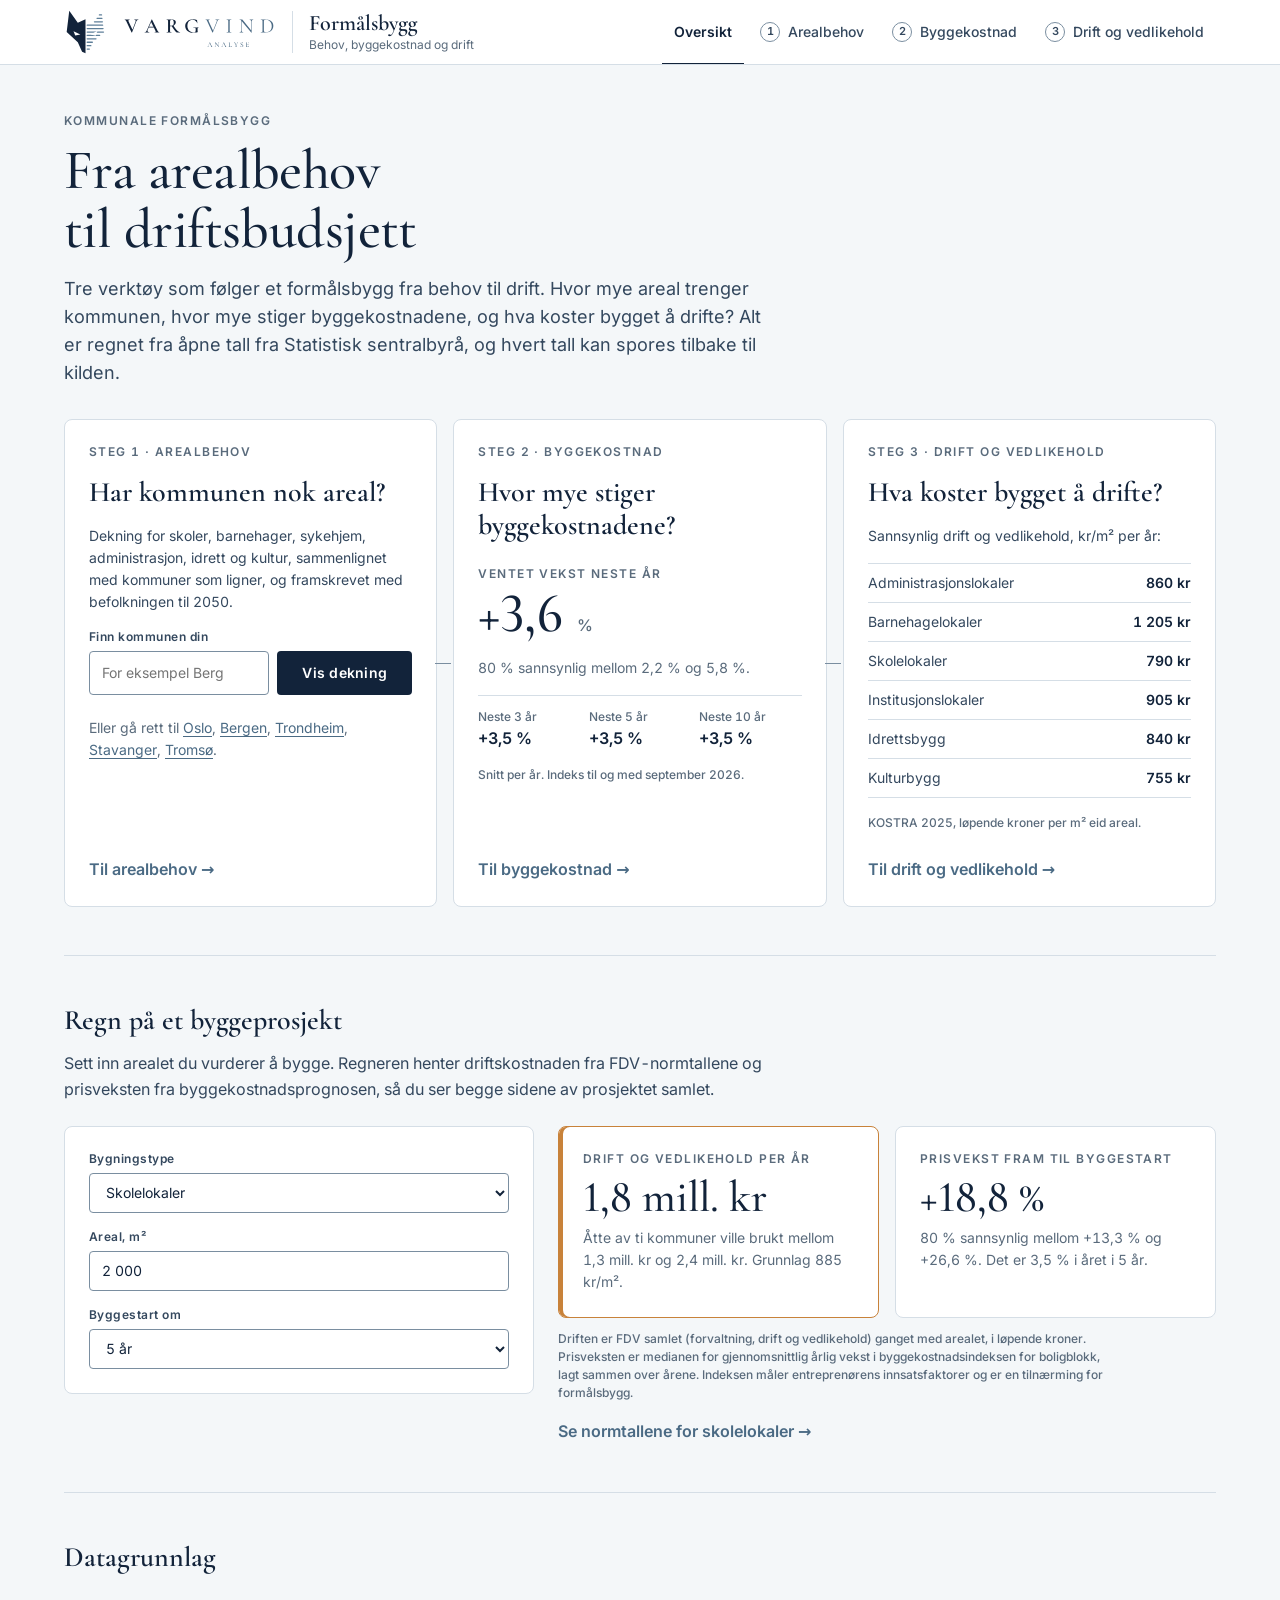
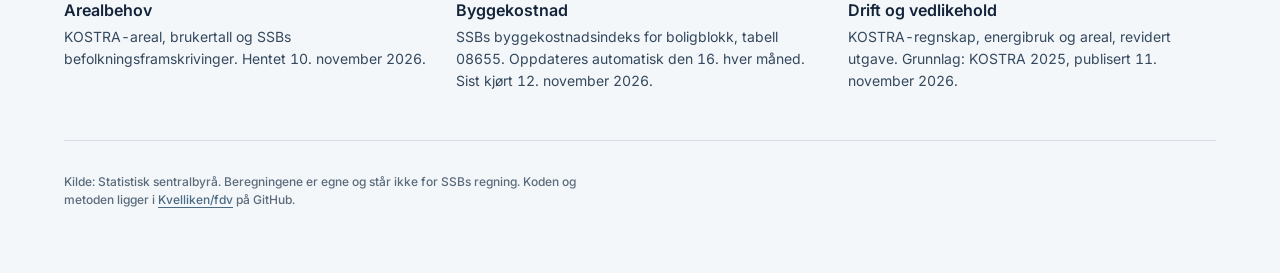
==== commit cd3d8a9b: "Samlet nettsted med Vargvind-profil for behov, byggekostnad og drift - Ny oversiktsside på roten med" ====
--- a/docs/index.html
+++ b/docs/index.html
@@ -3,303 +3,344 @@
 <head>
 <meta charset="utf-8">
 <meta name="viewport" content="width=device-width, initial-scale=1">
-<title>FDV-normtall for kommunale formålsbygg</title>
-<meta name="description" content="Forvaltning, drift og vedlikehold per kvadratmeter for kommunale formålsbygg, regnet fra KOSTRA.">
-<link rel="preconnect" href="https://fonts.googleapis.com">
-<link rel="preconnect" href="https://fonts.gstatic.com" crossorigin>
-<link href="https://fonts.googleapis.com/css2?family=Cormorant+Garamond:wght@400;500;600&family=Inter:wght@400;500;600&display=swap" rel="stylesheet">
-<link rel="icon" href="vargvind-symbol.svg" type="image/svg+xml">
-<link rel="stylesheet" href="vargvind.css">
-<link rel="stylesheet" href="stil.css">
+<link rel="icon" href="felles/logo/vargvind-symbol.svg" type="image/svg+xml">
+<title>Formålsbygg – behov, byggekostnad og drift for kommunale bygg</title>
+<meta name="description" content="Arealbehov, byggekostnadsprognose og FDV-normtall for kommunale formålsbygg, regnet fra åpne tall fra SSB.">
+<link rel="preload" href="felles/fonter/Inter-400.woff2" as="font" type="font/woff2" crossorigin>
+<link rel="stylesheet" href="felles/vargvind.css">
+<style>
+/* Oversiktssiden. Felles stil i felles/vargvind.css. */
+.steg { display: grid; gap: var(--space-4); grid-template-columns: repeat(3, minmax(0, 1fr)); counter-reset: steg; }
+@media (max-width: 960px) { .steg { grid-template-columns: minmax(0, 1fr); } }
+.steg-kort { display: flex; flex-direction: column; gap: var(--space-4); background: var(--bg-000); border: 1px solid var(--line-200); border-radius: var(--radius-lg); padding: var(--space-6); position: relative; }
+.steg-kort h2 { font-size: 28px; }
+.steg-kort .handling { margin-top: auto; padding-top: var(--space-2); display: flex; flex-wrap: wrap; gap: var(--space-2); align-items: center; }
+.steg-kort .vv-kpi__value { font-size: 56px; }
+.steg-kort .vv-kpi__value.funn { color: var(--ink-900); }
+.steg-kort .vv-kpi__value small { font-size: 16px; }
+.pil { position: absolute; right: calc(-1 * var(--space-4) + 1px); top: 50%; width: var(--space-4); height: 1px; background: var(--line-400); }
+@media (max-width: 960px) { .pil { display: none; } }
+
+.sok { display: flex; gap: var(--space-2); flex-wrap: wrap; }
+.sok input { flex: 1 1 180px; }
+
+.typeliste { list-style: none; margin: 0; padding: 0; border-top: 1px solid var(--line-200); }
+.typeliste li { border-bottom: 1px solid var(--line-200); }
+.typeliste a { display: flex; justify-content: space-between; gap: var(--space-3); padding: var(--space-2) 0; text-decoration: none; color: var(--ink-700); font-size: 14px; line-height: 22px; }
+.typeliste a:hover { color: var(--ink-900); background: var(--bg-100); }
+.typeliste a b { font-weight: 600; color: var(--ink-900); white-space: nowrap; }
+
+.horisonter { display: grid; grid-template-columns: repeat(3, minmax(0, 1fr)); gap: var(--space-2); border-top: 1px solid var(--line-200); padding-top: var(--space-3); }
+.horisonter div { font-size: 12px; line-height: 18px; font-weight: 500; color: var(--ink-500); }
+.horisonter b { display: block; font-size: 16px; line-height: 24px; color: var(--ink-900); }
+
+/* Kalkulator */
+.regner { display: grid; grid-template-columns: minmax(0, 5fr) minmax(0, 7fr); gap: var(--space-6); align-items: start; }
+@media (max-width: 960px) { .regner { grid-template-columns: minmax(0, 1fr); } }
+.regner .vv-kontroller { flex-direction: column; align-items: stretch; padding: var(--space-6); }
+.regner .vv-felt input, .regner .vv-felt select { width: 100%; }
+.svar { display: grid; gap: var(--space-4); grid-template-columns: minmax(0, 1fr) minmax(0, 1fr); }
+@media (max-width: 600px) { .svar { grid-template-columns: minmax(0, 1fr); } }
+.svar .vv-kpi__value { font-size: 44px; }
+.svar .vv-kpi.funn { border-color: var(--accent-500); box-shadow: inset 4px 0 0 var(--accent-500); }
+
+.kilder { display: grid; grid-template-columns: repeat(auto-fit, minmax(240px, 1fr)); gap: var(--space-6); }
+.kilder h3 { font-size: 16px; line-height: 24px; margin: 0 0 var(--space-1); }
+.kilder p { font-size: 14px; line-height: 22px; color: var(--ink-700); }
+</style>
 </head>
 <body>
-<a class="hopp" href="#innhold">Hopp til innholdet</a>
-
-<header class="topp">
-  <img class="logo" src="vargvind-logo.svg" alt="Vargvind Analyse" width="200" height="57">
-  <p class="kilde" id="merking">Laster grunnlaget …</p>
-  <h1>Hva koster det å drifte kommunens bygg?</h1>
-  <p class="ingress">
-    Normtall for forvaltning, drift og vedlikehold (FDV) av kommunale
-    formålsbygg, regnet fra det kommunene selv har rapportert i KOSTRA. Legg
-    inn arealene deres, så får du et årsbeløp med spenn som kan brukes rett i
-    budsjett og økonomiplan.
-  </p>
+<a class="vv-hopp" href="#innhold">Hopp til innholdet</a>
+<header class="vv-topp">
+  <div class="vv-topp__inner">
+    <a class="vv-topp__merke" href="./">
+      <img class="vv-logo" src="felles/logo/vargvind-logo.svg" alt="Vargvind Analyse" width="212" height="48">
+      <img class="vv-symbol" src="felles/logo/vargvind-symbol.svg" alt="Vargvind" width="28" height="32">
+      <span class="vv-topp__navn"><b>Formålsbygg</b><span>Behov, byggekostnad og drift</span></span>
+    </a>
+    <nav aria-label="Hovedmeny">
+      <ul class="vv-meny">
+        <li><a href="./" aria-current="page">Oversikt</a></li>
+        <li><a href="dekning/"><span class="vv-steg" aria-hidden="true">1</span>Arealbehov</a></li>
+        <li><a href="byggekost/"><span class="vv-steg" aria-hidden="true">2</span>Byggekostnad</a></li>
+        <li><a href="drift/"><span class="vv-steg" aria-hidden="true">3</span><span>Drift<span class="vv-ekstra"> og vedlikehold</span></span></a></li>
+      </ul>
+    </nav>
+  </div>
 </header>
 
-<main id="innhold">
-  <div id="tom" class="tom" hidden>
-    <h2>Ingen publiserte tall ennå</h2>
-    <p>
-      Nettsiden bygges fra <code>normtall.json</code>. Den lages av
-      <code>grunnlag.yml</code>, som henter og fryser KOSTRA-grunnlaget.
-      Kjør den workflowen, så fyller siden seg.
+<div class="vv-side">
+  <div class="vv-sidehode">
+    <p class="vv-overline">Kommunale formålsbygg</p>
+    <h1>Fra arealbehov til driftsbudsjett</h1>
+    <p class="vv-ingress">
+      Tre verktøy som følger et formålsbygg fra behov til drift. Hvor mye areal
+      trenger kommunen, hvor mye stiger byggekostnadene, og hva koster bygget å
+      drifte? Alt er regnet fra åpne tall fra Statistisk sentralbyrå, og hvert
+      tall kan spores tilbake til kilden.
     </p>
   </div>
 
-  <div id="side" hidden>
-    <section class="lesehjelp" aria-labelledby="lesehjelp-tittel">
-      <h2 id="lesehjelp-tittel" class="skjult">Slik leser du tallene</h2>
-      <dl class="trepunkt">
-        <div>
-          <dt>Sannsynlig</dt>
-          <dd>Den typiske kommunen: halvparten bruker mer, halvparten mindre. Bruk dette som budsjettall.</dd>
-        </div>
-        <div>
-          <dt>Lav og høy</dt>
-          <dd>Åtte av ti kommuner ligger mellom disse. Bruk dem til å vurdere risiko og handlingsrom.</dd>
-        </div>
-        <div>
-          <dt>Kroner i <span class="prisaar"></span>-priser</dt>
-          <dd>Tallene viser hva kommunene faktisk brukte, ikke hva byggene burde hatt. Særlig vedlikehold ligger ofte under behovet.</dd>
-        </div>
-      </dl>
+  <main id="innhold" tabindex="-1">
+    <div class="steg">
+      <section class="steg-kort" aria-labelledby="steg1">
+        <span class="pil" aria-hidden="true"></span>
+        <p class="vv-overline">Steg 1 · Arealbehov</p>
+        <h2 id="steg1">Har kommunen nok areal?</h2>
+        <p class="vv-liten">
+          Dekning for skoler, barnehager, sykehjem, administrasjon, idrett og kultur,
+          sammenlignet med kommuner som ligner, og framskrevet med befolkningen til 2050.
+        </p>
+        <form class="vv-felt" id="kommuneskjema" action="dekning/" method="get">
+          <label for="kommune">Finn kommunen din</label>
+          <div class="sok">
+            <input type="search" id="kommune" list="kommuneliste" autocomplete="off" spellcheck="false" placeholder="For eksempel Bergen">
+            <datalist id="kommuneliste"></datalist>
+            <input type="hidden" name="kommune" id="kommunekode">
+            <button class="vv-btn vv-btn--primary" type="submit">Vis dekning</button>
+          </div>
+          <span class="vv-caption" id="kommunemelding" aria-live="polite"></span>
+        </form>
+        <p class="vv-liten vv-dempet">Eller gå rett til <a href="dekning/?kommune=0301">Oslo</a>, <a href="dekning/?kommune=4601">Bergen</a>, <a href="dekning/?kommune=5001">Trondheim</a>, <a href="dekning/?kommune=1103">Stavanger</a>, <a href="dekning/?kommune=5501">Tromsø</a>.</p>
+        <div class="handling">
+          <a class="vv-lenkepil" href="dekning/">Til arealbehov</a>
+        </div>
+      </section>
+
+      <section class="steg-kort" aria-labelledby="steg2">
+        <span class="pil" aria-hidden="true"></span>
+        <p class="vv-overline">Steg 2 · Byggekostnad</p>
+        <h2 id="steg2">Hvor mye stiger byggekostnadene?</h2>
+        <div>
+          <span class="vv-kpi__label">Ventet vekst neste år</span>
+          <p class="vv-kpi__value funn" id="bk-1">–</p>
+          <p class="vv-kpi__delta" id="bk-1-spenn"></p>
+        </div>
+        <div class="horisonter" id="bk-horisonter"></div>
+        <p class="vv-caption" id="bk-kilde">Snitt per år. SSBs byggekostnadsindeks for boligblokk.</p>
+        <div class="handling">
+          <a class="vv-lenkepil" href="byggekost/">Til byggekostnad</a>
+        </div>
+      </section>
+
+      <section class="steg-kort" aria-labelledby="steg3">
+        <p class="vv-overline">Steg 3 · Drift og vedlikehold</p>
+        <h2 id="steg3">Hva koster bygget å drifte?</h2>
+        <p class="vv-liten">Sannsynlig drift og vedlikehold, kr/m² per år:</p>
+        <ul class="typeliste" id="fdv-liste"><li><a href="drift/">Laster …<b></b></a></li></ul>
+        <p class="vv-caption" id="fdv-kilde"></p>
+        <div class="handling">
+          <a class="vv-lenkepil" href="drift/">Til drift og vedlikehold</a>
+        </div>
+      </section>
+    </div>
+
+    <section class="vv-seksjon" aria-labelledby="regner-tittel" style="margin-top: var(--space-12)">
+      <h2 id="regner-tittel">Regn på et byggeprosjekt</h2>
+      <p>
+        Sett inn arealet du vurderer å bygge. Regneren henter driftskostnaden fra
+        FDV-normtallene og prisveksten fra byggekostnadsprognosen, så du ser begge
+        sidene av prosjektet samlet.
+      </p>
+      <div class="regner vv-blokk">
+        <form class="vv-kontroller" id="regner" onsubmit="return false">
+          <div class="vv-felt">
+            <label for="r-type">Bygningstype</label>
+            <select id="r-type"></select>
+          </div>
+          <div class="vv-felt">
+            <label for="r-areal">Areal, m²</label>
+            <input type="text" id="r-areal" inputmode="numeric" value="2 000" autocomplete="off">
+          </div>
+          <div class="vv-felt">
+            <label for="r-aar">Byggestart om</label>
+            <select id="r-aar"></select>
+          </div>
+        </form>
+        <div>
+          <div class="svar" aria-live="polite">
+            <div class="vv-kpi funn">
+              <span class="vv-kpi__label">Drift og vedlikehold per år</span>
+              <span class="vv-kpi__value" id="s-fdv">–</span>
+              <p class="vv-kpi__delta" id="s-fdv-spenn"></p>
+            </div>
+            <div class="vv-kpi">
+              <span class="vv-kpi__label">Prisvekst fram til byggestart</span>
+              <span class="vv-kpi__value" id="s-bk">–</span>
+              <p class="vv-kpi__delta" id="s-bk-spenn"></p>
+            </div>
+          </div>
+          <p class="vv-caption" style="margin-top: var(--space-3)">
+            Driften er FDV samlet (forvaltning, drift og vedlikehold) ganget med arealet,
+            i løpende kroner. Prisveksten er medianen for gjennomsnittlig årlig vekst i
+            byggekostnadsindeksen for boligblokk, lagt sammen over årene. Indeksen måler
+            entreprenørens innsatsfaktorer og er en tilnærming for formålsbygg.
+          </p>
+          <p style="margin-top: var(--space-4)"><a class="vv-lenkepil" id="s-lenke" href="drift/">Se normtallene for bygningstypen</a></p>
+        </div>
+      </div>
     </section>
 
-    <section aria-labelledby="kalk-tittel">
-      <h2 id="kalk-tittel">Budsjettkalkulator</h2>
-      <p class="forklaring">
-        Skriv inn eid areal per bygningstype. Velger du kommune, hentes
-        arealene dere rapporterte til KOSTRA i <span class="prisaar"></span>,
-        og dere ser egne tall ved siden av normtallene.
-      </p>
-
-      <div class="skjemarad">
-        <label class="felt felt-bred">
-          <span>Kommune (valgfritt)</span>
-          <input id="kommune" type="search" list="kommuneliste" autocomplete="off"
-                 placeholder="Søk på kommunenavn">
-          <datalist id="kommuneliste"></datalist>
-        </label>
-        <fieldset class="felt valg">
-          <legend>Hva skal med?</legend>
-          <label><input type="radio" name="modus" value="fdv" checked> FDV samlet</label>
-          <label><input type="radio" name="modus" value="dv"> Bare drift og vedlikehold</label>
-        </fieldset>
-        <label class="felt">
-          <span>Budsjettår</span>
-          <input id="budsjettaar" type="number" inputmode="numeric" step="1">
-        </label>
-        <label class="felt">
-          <span>Årlig prisvekst, %</span>
-          <input id="prisvekst" type="number" inputmode="decimal" step="0.1" min="0" max="20" value="0">
-        </label>
+    <section class="vv-seksjon" aria-labelledby="kilder-tittel">
+      <h2 id="kilder-tittel">Datagrunnlag</h2>
+      <div class="kilder vv-blokk">
+        <div>
+          <h3>Arealbehov</h3>
+          <p>KOSTRA-areal, brukertall og SSBs befolkningsframskrivinger. <span id="d-dekning"></span></p>
+        </div>
+        <div>
+          <h3>Byggekostnad</h3>
+          <p>SSBs byggekostnadsindeks for boligblokk, tabell 08655. Oppdateres automatisk den 16. hver måned. <span id="d-bk"></span></p>
+        </div>
+        <div>
+          <h3>Drift og vedlikehold</h3>
+          <p>KOSTRA-regnskap, energibruk og areal, revidert utgave. <span id="d-fdv"></span></p>
+        </div>
       </div>
-      <p class="fotnote" id="pris-note"></p>
-
-      <div class="resultat vv-kpi" aria-live="polite">
-        <span class="vv-kpi__label" id="res-merke"></span>
-        <span class="vv-kpi__value" id="res-sannsynlig">–</span>
-        <span class="vv-kpi__delta" id="res-spenn">Legg inn areal for å se årsbeløpet.</span>
-      </div>
-
-      <div class="tabellramme">
-        <table class="vv-table" id="kalkulator">
-          <caption class="skjult">Årlig kostnad per bygningstype</caption>
-          <thead>
-            <tr>
-              <th scope="col">Bygningstype</th>
-              <th scope="col" class="vv-num tall">Eid areal, m²</th>
-              <th scope="col" class="vv-num tall">Normtall, kr/m²</th>
-              <th scope="col" class="vv-num tall egen-kol">Egne tall, kr/m²</th>
-              <th scope="col" class="vv-num tall">Lav</th>
-              <th scope="col" class="vv-num tall">Sannsynlig</th>
-              <th scope="col" class="vv-num tall">Høy</th>
-            </tr>
-          </thead>
-          <tbody></tbody>
-          <tfoot></tfoot>
-        </table>
-      </div>
-      <p class="fotnote">
-        Beløp i kroner per år, avrundet til nærmeste tusen. Summen av lav og
-        summen av høy forutsetter at alle bygningstypene ligger lavt eller
-        høyt samtidig. Det gjør de sjelden, så det reelle spennet for hele
-        porteføljen er smalere enn summen viser.
-      </p>
-      <p class="fotnote" id="egen-note" hidden></p>
-      <p class="knapper">
-        <button type="button" id="kopier-budsjett" class="vv-btn vv-btn--primary">Kopier tabellen til Excel</button>
-        <button type="button" id="last-ned-budsjett" class="vv-btn vv-btn--secondary kun-nett">Last ned som CSV</button>
-        <button type="button" id="nullstill" class="vv-btn vv-btn--ghost">Nullstill</button>
-        <span id="kopiert" class="fotnote" role="status"></span>
-      </p>
     </section>
-
-    <nav class="velger" aria-label="Bygningstype">
-      <h2>Detaljer per bygningstype</h2>
-      <div id="bygg-knapper" class="knapperad" role="tablist"></div>
-    </nav>
-
-    <section class="hero" aria-labelledby="hero-tittel">
-      <h3 id="hero-tittel" class="skjult">Normtall, siste årgang</h3>
-      <p class="hero-merke"><span id="hero-hva"></span>, <span id="hero-aar"></span></p>
-      <p class="hero-tall"><span id="hero-verdi"></span> <span class="enhet">kr/m² per år</span></p>
-      <div id="hero-spenn"></div>
-      <p class="hero-under">
-        Åtte av ti kommuner ligger mellom <span id="hero-kvartil"></span>.
-        <span id="hero-deler"></span>
-        Beregnet på <span id="hero-n"></span> kommuner, etter at
-        rapporteringsfeil er luket ut.
-        <span id="hero-egen"></span>
-      </p>
-    </section>
-
-    <section aria-labelledby="normtall-tittel">
-      <h3 id="normtall-tittel" class="seksjonstittel">Hva består kostnaden av?</h3>
-      <p class="forklaring">
-        De fire første postene summerer seg til drift og vedlikehold, i alle
-        tre kolonnene. Forvaltning kommer i tillegg og er det samme tallet for
-        alle bygningstyper, fordi KOSTRA bare har det for eiendomsmassen
-        samlet.
-      </p>
-      <div class="tabellramme">
-        <table class="vv-table" id="normtall">
-          <caption class="skjult">Kroner per kvadratmeter, siste årgang</caption>
-          <thead>
-            <tr>
-              <th scope="col">Post</th>
-              <th scope="col" class="vv-num tall">Lav</th>
-              <th scope="col" class="vv-num tall">Sannsynlig</th>
-              <th scope="col" class="vv-num tall">Høy</th>
-              <th scope="col" class="vv-num tall egen-kol">Egne tall</th>
-              <th scope="col" class="vv-num tall kr-kol">Sannsynlig, kr/år</th>
-              <th scope="col" class="spennkol">Spenn i kr/m²</th>
-            </tr>
-          </thead>
-          <tbody></tbody>
-        </table>
-      </div>
-      <p class="fotnote" id="sum-note"></p>
-      <p class="fotnote" id="forvaltning-note"></p>
-      <p class="fotnote">
-        <strong>Vedlikehold kommer i rykk.</strong> Samme kommune kan bruke lite
-        tre år på rad og mye det fjerde, så et enkeltår undervurderer det
-        langsiktige nivået. Over tid er gjennomsnittet et bedre anslag enn det
-        typiske året: <span id="vedlikehold-sentralmaal"></span>.
-      </p>
-    </section>
-
-    <section aria-labelledby="tidsserie-tittel">
-      <h2 id="tidsserie-tittel">Utvikling</h2>
-      <p class="forklaring">
-        Alle tall er i løpende kroner for den årgangen de gjelder. Ingenting er
-        prisjustert, så veksten inkluderer generell prisstigning. Nivået per år
-        regnes på alle kommuner med godkjente tall det året. Endringen regnes
-        bare på kommunene som har godkjente tall i alle årene, slik at den
-        viser reell utvikling og ikke at utvalget har skiftet.
-      </p>
-      <div class="tabellramme">
-        <table class="vv-table" id="tidsserie">
-          <caption class="skjult">Median kr/m² per årgang og nominell endring</caption>
-          <thead><tr><th scope="col">Post</th></tr></thead>
-          <tbody></tbody>
-        </table>
-      </div>
-      <p class="fotnote" id="panel-note"></p>
-    </section>
-
-    <section aria-labelledby="energi-tittel">
-      <h2 id="energi-tittel">Energibruk</h2>
-      <div class="vv-callout">
-        <svg class="vv-callout__icon" viewBox="0 0 24 24" aria-hidden="true"><circle cx="12" cy="12" r="9"></circle><path d="M12 11v6M12 7.5v.5"></path></svg>
-        <div>
-          <p class="vv-callout__title">Om tallene</p>
-          <p class="vv-callout__body">
-            Energibruken er ikke temperaturkorrigert. Et kaldt år løfter alle
-            kommuner, og nordlige kommuner ligger systematisk høyere enn
-            sørlige. Varme fra varmepumper og solfangere er ikke med, bare
-            strømmen som driver dem.
-          </p>
-        </div>
-      </div>
-      <div class="tabellramme">
-        <table class="vv-table" id="energi">
-          <caption class="skjult">Energibruk i kWh per kvadratmeter</caption>
-          <thead>
-            <tr>
-              <th scope="col">Årgang</th>
-              <th scope="col" class="vv-num tall">Lav</th>
-              <th scope="col" class="vv-num tall">Sannsynlig</th>
-              <th scope="col" class="vv-num tall">Høy</th>
-              <th scope="col" class="vv-num tall">Arealvektet</th>
-              <th scope="col" class="vv-num tall">Fornybar andel</th>
-              <th scope="col" class="vv-num tall">Kr/kWh</th>
-            </tr>
-          </thead>
-          <tbody></tbody>
-        </table>
-      </div>
-      <h3>Fordeling på energivare</h3>
-      <div id="energivarer"></div>
-    </section>
-
-    <section aria-labelledby="dekomp-tittel">
-      <h2 id="dekomp-tittel">Kommer kostnadsveksten fra pris eller forbruk?</h2>
-      <p class="forklaring">
-        Energikostnaden er kroner ganger forbruk. Vises begge i samme periode,
-        ser man hvilken av dem som driver utviklingen. Implisitt pris er
-        energiutgift delt på energibruk, og er samtidig den sterkeste
-        kvalitetskontrollen i grunnlaget: kroner og kilowattimer kommer fra
-        hvert sitt skjema, så et urimelig forholdstall isolerer hvilken side
-        feilen ligger på.
-      </p>
-      <div id="dekomponering" class="smaakart"></div>
-    </section>
-
-    <section aria-labelledby="kvalitet-tittel">
-      <h2 id="kvalitet-tittel">Datakvalitet</h2>
-      <p class="forklaring">
-        Kvalitetsflaggene settes på råstørrelsene, ikke på forholdstallet. Det
-        skiller en billig kommune fra en kommune som ikke har rapportert
-        kostnaden. Uteliggergrensen regnes i log-rom, og først etter at de
-        øvrige flaggene er satt, slik at rapporteringsfeil ikke trekker
-        kvartilene nedover og dermed beskytter seg selv.
-      </p>
-      <div class="tabellramme">
-        <table class="vv-table" id="kvalitet">
-          <caption class="skjult">Kommuner i grunnlaget og i kjernedatasettet</caption>
-          <thead>
-            <tr>
-              <th scope="col">Årgang</th>
-              <th scope="col" class="vv-num tall">I grunnlaget</th>
-              <th scope="col" class="vv-num tall">I kjernen</th>
-              <th scope="col">Frafall per årsak</th>
-            </tr>
-          </thead>
-          <tbody></tbody>
-        </table>
-      </div>
-      <h3>Implisitt energipris i landet</h3>
-      <p id="prisfordeling" class="forklaring"></p>
-    </section>
-
-    <section aria-labelledby="forbehold-tittel">
-      <h2 id="forbehold-tittel">Forbehold</h2>
-      <ul id="forbehold" class="forbehold"></ul>
-    </section>
-
-    <section class="kun-nett" aria-labelledby="last-ned-tittel">
-      <h2 id="last-ned-tittel">Last ned grunnlaget</h2>
-      <p class="forklaring">
-        Revisjonsfilen har én rad per kommune med kroner, kilowattimer, areal og
-        alle kvalitetsflagg. Den er nok til å regne hvert publiserte tall på
-        nytt.
-      </p>
-      <ul id="nedlasting" class="lenker"></ul>
-    </section>
-  </div>
-</main>
-
-<footer>
-  <img class="fot-symbol" src="vargvind-symbol.svg" alt="" width="32" height="32">
-  <p id="kodevalg-fot"></p>
-  <p>
-    Analyse: Vargvind. Kilde: Statistisk sentralbyrå, KOSTRA. Beregningen og denne siden er
-    dokumentert i <code>METODE.md</code> i repoet.
-  </p>
-</footer>
-
-<script src="app.js"></script>
+  </main>
+
+  <footer class="vv-bunn">
+    <p>Kilde: Statistisk sentralbyrå. Beregningene er egne og står ikke for SSBs regning.
+      Koden og metoden ligger i <a href="https://github.com/Kvelliken/fdv">Kvelliken/fdv</a> på GitHub.</p>
+  </footer>
+</div>
+
+<script>
+(function () {
+  "use strict";
+  var nf = new Intl.NumberFormat("nb-NO");
+  var p1 = new Intl.NumberFormat("nb-NO", { minimumFractionDigits: 1, maximumFractionDigits: 1 });
+  function pst(v) { return p1.format(v * 100).replace("-", "−") + " %"; }
+  function pstFortegn(v) { return (v >= 0 ? "+" : "−") + p1.format(Math.abs(v * 100)) + " %"; }
+  function mill(kr) {
+    if (kr >= 1e6) return p1.format(kr / 1e6) + " mill. kr";
+    return nf.format(Math.round(kr / 1000) * 1000) + " kr";
+  }
+  function rund5(v) { return Math.round(v / 5) * 5; }
+  function dato(iso) {
+    var d = new Date(iso);
+    return isNaN(d) ? iso : d.toLocaleDateString("nb-NO", { day: "numeric", month: "long", year: "numeric" });
+  }
+
+  var FDV = null, BK = null;
+
+  /* Steg 1: kommunesøk som lenker rett inn i arealbehov for kommunen */
+  var kommuner = [];
+  fetch("dekning/kommuner.json").then(function (r) { return r.json(); }).then(function (d) {
+    kommuner = d.kommuner;
+    document.getElementById("kommuneliste").innerHTML = kommuner.map(function (k) {
+      return '<option value="' + k.n.replace(/"/g, "&quot;") + '">';
+    }).join("");
+    document.getElementById("d-dekning").textContent = "Hentet " + dato(d.hentet) + ".";
+  }).catch(function () {});
+  function finn(q) {
+    q = q.trim().toLowerCase();
+    if (!q) return null;
+    return kommuner.filter(function (k) { return k.n.toLowerCase() === q; })[0] ||
+      kommuner.filter(function (k) { return k.n.toLowerCase().indexOf(q) === 0; })[0] ||
+      kommuner.filter(function (k) { return k.n.toLowerCase().indexOf(q) >= 0; })[0] || null;
+  }
+  document.getElementById("kommuneskjema").addEventListener("submit", function (e) {
+    var treff = finn(document.getElementById("kommune").value);
+    if (!treff) {
+      e.preventDefault();
+      document.getElementById("kommunemelding").textContent = kommuner.length
+        ? "Fant ingen kommune med det navnet." : "Kommunelisten er ikke lastet ennå.";
+      return;
+    }
+    document.getElementById("kommunekode").value = treff.k;
+  });
+
+  /* Steg 2: byggekostnadsprognosen */
+  fetch("byggekost/resultater.csv", { cache: "no-cache" }).then(function (r) { return r.text(); }).then(function (t) {
+    var linjer = t.trim().split(/\r?\n/), hode = linjer[0].split(",");
+    BK = {};
+    linjer.slice(1).forEach(function (l) {
+      var c = l.split(","), r = {};
+      hode.forEach(function (h, i) { r[h] = isNaN(+c[i]) ? c[i] : +c[i]; });
+      BK[r.horisont_ar] = r;
+    });
+    var en = BK[1];
+    document.getElementById("bk-1").innerHTML = pstFortegn(en.median).replace(" %", " <small>%</small>");
+    document.getElementById("bk-1-spenn").textContent = "80 % sannsynlig mellom " + pst(en.p10) + " og " + pst(en.p90) + ".";
+    document.getElementById("bk-horisonter").innerHTML = Object.keys(BK).filter(function (h) { return h !== "1"; }).map(function (h) {
+      return "<div>Neste " + h + " år<b>" + pstFortegn(BK[h].median) + "</b></div>";
+    }).join("");
+    var p = String(en.siste_periode).split("-");
+    var mnd = ["januar","februar","mars","april","mai","juni","juli","august","september","oktober","november","desember"][+p[1] - 1];
+    document.getElementById("bk-kilde").textContent = "Snitt per år. Indeks til og med " + mnd + " " + p[0] + ".";
+    document.getElementById("d-bk").textContent = "Sist kjørt " + dato(en["kjørt"]) + ".";
+    lagAarvalg();
+    regn();
+  }).catch(function () {});
+
+  /* Steg 3: FDV-normtall */
+  fetch("normtall.json", { cache: "no-cache" }).then(function (r) { return r.json(); }).then(function (d) {
+    FDV = d;
+    var rader = Object.keys(d.funksjoner).map(function (f) {
+      var x = d.funksjoner[f];
+      return { f: f, navn: x.navn, dv: x.kostnad.normtall_forankret.dv.sannsynlig.verdi_avrundet };
+    });
+    document.getElementById("fdv-liste").innerHTML = rader.map(function (r) {
+      return '<li><a href="drift/?bygg=' + r.f + '">' + r.navn + "<b>" + nf.format(r.dv) + " kr</b></a></li>";
+    }).join("");
+    document.getElementById("fdv-kilde").textContent = "KOSTRA " + d.grunnlag.siste_aargang + ", løpende kroner per m² eid areal.";
+    document.getElementById("d-fdv").textContent = "Grunnlag: KOSTRA " + d.grunnlag.siste_aargang + ", publisert " + dato(d.generert) + ".";
+    document.getElementById("r-type").innerHTML = rader.map(function (r) {
+      return '<option value="' + r.f + '">' + r.navn + "</option>";
+    }).join("");
+    document.getElementById("r-type").value = rader.some(function (r) { return r.f === "222"; }) ? "222" : rader[0].f;
+    regn();
+  }).catch(function () {});
+
+  /* Kalkulatoren */
+  function lagAarvalg() {
+    var s = document.getElementById("r-aar");
+    s.innerHTML = Object.keys(BK).map(function (h) {
+      return '<option value="' + h + '">' + (h === "1" ? "1 år" : h + " år") + "</option>";
+    }).join("");
+    s.value = BK[5] ? "5" : Object.keys(BK)[0];
+  }
+  function areal() {
+    var v = parseFloat(document.getElementById("r-areal").value.replace(/\s| /g, "").replace(",", "."));
+    return v > 0 ? v : null;
+  }
+  function regn() {
+    var a = areal();
+    if (FDV) {
+      var f = document.getElementById("r-type").value;
+      var x = FDV.funksjoner[f] && FDV.funksjoner[f].kostnad.normtall_forankret.fdv;
+      document.getElementById("s-lenke").href = "drift/?bygg=" + f;
+      document.getElementById("s-lenke").textContent = "Se normtallene for " + FDV.funksjoner[f].navn.toLowerCase();
+      if (x && a) {
+        document.getElementById("s-fdv").textContent = mill(a * x.sannsynlig.verdi);
+        document.getElementById("s-fdv-spenn").textContent =
+          "Åtte av ti kommuner ville brukt mellom " + mill(a * x.lav.verdi) + " og " + mill(a * x.hoy.verdi) +
+          ". Grunnlag " + nf.format(rund5(x.sannsynlig.verdi)) + " kr/m².";
+      } else {
+        document.getElementById("s-fdv").textContent = "–";
+        document.getElementById("s-fdv-spenn").textContent = a ? "" : "Skriv inn et areal i kvadratmeter.";
+      }
+    }
+    if (BK) {
+      var n = +document.getElementById("r-aar").value, r = BK[n];
+      if (r) {
+        var samlet = function (v) { return Math.pow(1 + v, n) - 1; };
+        document.getElementById("s-bk").textContent = pstFortegn(samlet(r.median));
+        document.getElementById("s-bk-spenn").textContent =
+          "80 % sannsynlig mellom " + pstFortegn(samlet(r.p10)) + " og " + pstFortegn(samlet(r.p90)) +
+          ". Det er " + pst(r.median) + " i året i " + n + (n === 1 ? " år." : " år.");
+      }
+    }
+  }
+  ["r-type", "r-aar"].forEach(function (id) { document.getElementById(id).addEventListener("change", regn); });
+  document.getElementById("r-areal").addEventListener("input", regn);
+  document.getElementById("r-areal").addEventListener("blur", function () {
+    var a = areal();
+    if (a) this.value = nf.format(Math.round(a));
+  });
+})();
+</script>
 </body>
 </html>
--- a/docs/felles/vargvind.css
+++ b/docs/felles/vargvind.css
@@ -0,0 +1,351 @@
+/* Vargvind-profil for formålsbygg-sidene.
+   Felles for oversikten, arealbehov, byggekostnad og drift (FDV).
+   Tokens og vv-komponenter er hentet fra Vargvinds designsystem; resten er
+   sidens egen layout bygget på de samme tokenene. Endre farger her, ikke i
+   den enkelte siden. */
+
+/* Skriftene ligger i fonter/ (SIL Open Font License), så siden henter ingenting fra tredjepart. */
+@font-face { font-family: "Inter"; font-style: normal; font-weight: 400; font-display: swap; src: url("fonter/Inter-400.woff2") format("woff2"); }
+@font-face { font-family: "Inter"; font-style: normal; font-weight: 500; font-display: swap; src: url("fonter/Inter-500.woff2") format("woff2"); }
+@font-face { font-family: "Inter"; font-style: normal; font-weight: 600; font-display: swap; src: url("fonter/Inter-600.woff2") format("woff2"); }
+@font-face { font-family: "Cormorant Garamond"; font-style: normal; font-weight: 400; font-display: swap; src: url("fonter/CormorantGaramond-400.woff2") format("woff2"); }
+@font-face { font-family: "Cormorant Garamond"; font-style: normal; font-weight: 500; font-display: swap; src: url("fonter/CormorantGaramond-500.woff2") format("woff2"); }
+@font-face { font-family: "Cormorant Garamond"; font-style: normal; font-weight: 600; font-display: swap; src: url("fonter/CormorantGaramond-600.woff2") format("woff2"); }
+
+:root {
+  /* Flater og tekst */
+  --bg-000: #FFFFFF;
+  --bg-100: #F4F7F9;
+  --bg-200: #E8EEF3;
+  --ink-900: #12233A;
+  --ink-700: #34485E;
+  --ink-500: #5A6B7C;
+  --line-200: #D5DEE6;
+  --line-400: #7A8EA0;
+
+  /* Merkevare og fremheving */
+  --brand-900: var(--ink-900);
+  --brand-600: #4A6A84;
+  --brand-500: #5E7F99;
+  --brand-300: #A9C4D6;
+  --brand-100: #DCE8F0;
+  --accent-600: #A85A14;
+  --accent-500: #C8823A;
+  --accent-100: #F6E9D8;
+  --positive-600: #1F7A5C;
+  --positive-100: #DDF0E8;
+  --negative-600: #B23A3A;
+  --negative-100: #F6DEDE;
+
+  /* Diagram */
+  --chart-1: var(--brand-900);
+  --chart-2: var(--brand-600);
+  --chart-3: var(--brand-300);
+  --chart-4: var(--accent-500);
+  --chart-5: #8793A0;
+  --chart-6: #2E8B7A;
+  --seq-1: #E3ECF2; --seq-2: #BCD0DE; --seq-3: #8FAEC4;
+  --seq-4: #5E86A3; --seq-5: #365C7D; --seq-6: var(--brand-900);
+  --div-neg-2: var(--accent-600);
+  --div-neg-1: #E2B98A;
+  --div-mid: #EEF1F4;
+  --div-pos-1: var(--seq-3);
+  --div-pos-2: var(--seq-5);
+
+  /* Typografi */
+  --font-display: "Cormorant Garamond", Georgia, serif;
+  --font-sans: "Inter", system-ui, -apple-system, "Segoe UI", sans-serif;
+
+  /* Avstand, radius, skygge */
+  --space-1: 4px; --space-2: 8px; --space-3: 12px; --space-4: 16px;
+  --space-6: 24px; --space-8: 32px; --space-12: 48px; --space-16: 64px;
+  --radius-sm: 2px; --radius-md: 4px; --radius-lg: 8px; --radius-full: 999px;
+  --shadow-sm: 0 1px 2px rgba(18, 35, 58, 0.08);
+  --shadow-md: 0 6px 20px rgba(18, 35, 58, 0.12);
+
+  /* Sidens egne mål */
+  --bredde: 1200px;
+  --maal: 70ch;
+  --topp-hoyde: 64px;
+}
+
+/* -- Grunnlag ------------------------------------------------------------ */
+
+* { box-sizing: border-box; }
+[hidden] { display: none !important; }
+html { -webkit-text-size-adjust: 100%; scroll-padding-top: calc(var(--topp-hoyde) + var(--space-6)); }
+@media (prefers-reduced-motion: no-preference) { html { scroll-behavior: smooth; } }
+
+body {
+  margin: 0;
+  background: var(--bg-100);
+  color: var(--ink-700);
+  font-family: var(--font-sans);
+  font-size: 16px;
+  line-height: 26px;
+  font-variant-numeric: tabular-nums;
+  -webkit-font-smoothing: antialiased;
+}
+
+h1, h2, h3, h4 { color: var(--ink-900); margin: 0; text-wrap: balance; }
+h1 { font-family: var(--font-display); font-weight: 500; font-size: clamp(36px, 5.2vw, 56px); line-height: 1.05; letter-spacing: -0.01em; }
+h2 { font-family: var(--font-display); font-weight: 600; font-size: 28px; line-height: 1.2; }
+h3 { font-family: var(--font-sans); font-weight: 600; font-size: 20px; line-height: 28px; }
+h4 { font-family: var(--font-sans); font-weight: 600; font-size: 16px; line-height: 24px; }
+p { margin: 0; max-width: var(--maal); }
+p + p { margin-top: var(--space-4); }
+strong, b { color: var(--ink-900); font-weight: 600; }
+a { color: var(--brand-600); text-underline-offset: 3px; text-decoration-thickness: 1px; }
+a:hover { color: var(--ink-900); }
+code { font-family: ui-monospace, SFMono-Regular, Menlo, monospace; font-size: 0.9em; background: var(--bg-200); padding: 1px 5px; border-radius: var(--radius-sm); color: var(--ink-900); }
+:focus-visible { outline: 2px solid var(--brand-600); outline-offset: 2px; }
+img { max-width: 100%; }
+
+.vv-overline { font-size: 12px; line-height: 16px; font-weight: 600; letter-spacing: 0.12em; text-transform: uppercase; color: var(--ink-500); margin: 0; }
+.vv-ingress { font-size: 18px; line-height: 28px; color: var(--ink-700); max-width: 64ch; }
+.vv-caption { font-size: 12px; line-height: 18px; font-weight: 500; color: var(--ink-500); max-width: var(--maal); }
+.vv-dempet { color: var(--ink-500); }
+.vv-liten { font-size: 14px; line-height: 22px; }
+.vv-skjult {
+  position: absolute !important; width: 1px; height: 1px; overflow: hidden;
+  clip: rect(0 0 0 0); white-space: nowrap;
+}
+
+.vv-hopp { position: absolute; left: -9999px; top: var(--space-2); z-index: 50; background: var(--bg-000); color: var(--ink-900); padding: var(--space-2) var(--space-4); border-radius: var(--radius-md); box-shadow: var(--shadow-md); }
+.vv-hopp:focus { left: var(--space-4); }
+
+/* -- Toppmeny ------------------------------------------------------------ */
+
+.vv-topp {
+  position: sticky; top: 0; z-index: 30;
+  background: rgba(255, 255, 255, 0.96);
+  border-bottom: 1px solid var(--line-200);
+  backdrop-filter: saturate(1.2) blur(6px);
+}
+.vv-topp__inner {
+  max-width: var(--bredde); margin: 0 auto; padding: 0 var(--space-6);
+  min-height: var(--topp-hoyde);
+  display: flex; align-items: center; gap: var(--space-8);
+}
+.vv-topp__inner > nav { min-width: 0; margin-left: auto; }
+@media (max-width: 1100px) { .vv-topp__navn span { display: none; } }
+/* Logo til venstre, så hårlinje og sidens navn. Logoen står på hvit flate
+   med frisone, og under 160 px bredde brukes symbolet alene. */
+.vv-topp__merke { display: flex; align-items: center; gap: var(--space-4); text-decoration: none; color: var(--ink-900); flex: none; }
+.vv-topp__merke:hover { color: var(--ink-900); }
+.vv-logo { display: block; height: 48px; width: auto; }
+.vv-symbol { display: none; height: 32px; width: auto; }
+.vv-topp__navn {
+  display: flex; flex-direction: column; color: var(--ink-900);
+  line-height: 1.1; padding-left: var(--space-4); border-left: 1px solid var(--line-200);
+}
+.vv-topp__navn b { font-family: var(--font-display); font-size: 22px; font-weight: 600; }
+.vv-topp__navn span { font-size: 12px; line-height: 16px; color: var(--ink-500); margin-top: 2px; }
+.vv-meny { display: flex; gap: var(--space-1); margin: 0; padding: 0; list-style: none; overflow-x: auto; scrollbar-width: none; }
+.vv-meny::-webkit-scrollbar { display: none; }
+.vv-meny a {
+  display: flex; align-items: center; gap: var(--space-2);
+  min-height: var(--topp-hoyde); padding: 0 var(--space-3);
+  color: var(--ink-700); text-decoration: none; font-size: 14px; font-weight: 500; white-space: nowrap;
+  border-bottom: 2px solid transparent; margin-bottom: -1px;
+}
+.vv-meny a:hover { color: var(--ink-900); background: var(--bg-100); }
+.vv-meny a[aria-current="page"] { color: var(--ink-900); font-weight: 600; border-bottom-color: var(--brand-900); }
+.vv-meny .vv-steg {
+  display: inline-grid; place-items: center; width: 20px; height: 20px; flex: none;
+  border-radius: var(--radius-full); border: 1px solid var(--line-400);
+  font-size: 11px; line-height: 1; font-weight: 600; color: var(--ink-700);
+}
+.vv-meny a[aria-current="page"] .vv-steg { background: var(--brand-900); border-color: var(--brand-900); color: var(--bg-000); }
+
+@media (max-width: 760px) {
+  :root { --topp-hoyde: 52px; }
+  .vv-topp__inner { flex-direction: column; align-items: stretch; gap: 0; padding: 0; }
+  .vv-topp__merke { padding: var(--space-3) var(--space-4) 0; gap: var(--space-3); }
+  .vv-logo { display: none; }
+  .vv-topp__inner > nav { margin-left: 0; }
+  .vv-symbol { display: block; }
+  .vv-topp__navn { padding-left: var(--space-3); }
+  .vv-topp__navn b { font-size: 20px; }
+  .vv-topp__navn span { display: none; }
+  .vv-meny { padding: 0 var(--space-2); }
+  .vv-meny a { padding: 0 var(--space-2); }
+  .vv-meny .vv-steg, .vv-meny .vv-ekstra { display: none; }
+  html { scroll-padding-top: 160px; }
+}
+
+/* -- Sideoppsett ----------------------------------------------------------- */
+
+.vv-side { max-width: var(--bredde); margin: 0 auto; padding: 0 var(--space-6); }
+.vv-sidehode { padding: var(--space-12) 0 var(--space-8); }
+.vv-sidehode .vv-overline { margin-bottom: var(--space-3); }
+.vv-sidehode h1 { max-width: 22ch; }
+.vv-sidehode .vv-ingress { margin-top: var(--space-4); }
+.vv-sidehode .vv-stempel { margin-top: var(--space-4); }
+
+/* Lang side: innholdsliste til venstre, innhold til høyre */
+.vv-oppslag { display: grid; grid-template-columns: 200px minmax(0, 1fr); gap: var(--space-12); align-items: start; }
+.vv-oppslag > main { min-width: 0; grid-column: -2 / -1; }
+.vv-oppslag > .vv-toc { grid-column: 1; grid-row: 1; }
+.vv-toc { position: sticky; top: calc(var(--topp-hoyde) + var(--space-6)); }
+.vv-toc .vv-overline { margin-bottom: var(--space-3); }
+.vv-toc ol { list-style: none; margin: 0; padding: 0; border-left: 1px solid var(--line-200); }
+.vv-toc a {
+  display: block; padding: 6px var(--space-3); margin-left: -1px;
+  border-left: 2px solid transparent; color: var(--ink-500); text-decoration: none;
+  font-size: 14px; line-height: 20px;
+}
+.vv-toc a:hover { color: var(--ink-900); }
+.vv-toc a[aria-current="true"] { color: var(--ink-900); font-weight: 600; border-left-color: var(--brand-900); }
+
+@media (max-width: 1023px) {
+  .vv-oppslag { grid-template-columns: minmax(0, 1fr); gap: 0; }
+  .vv-oppslag > main, .vv-oppslag > .vv-toc { grid-column: 1; grid-row: auto; }
+  .vv-toc {
+    top: var(--topp-hoyde); z-index: 20; margin: 0 calc(-1 * var(--space-6));
+    background: var(--bg-100); border-bottom: 1px solid var(--line-200);
+  }
+  .vv-toc .vv-overline { display: none; }
+  .vv-toc ol { display: flex; overflow-x: auto; border-left: 0; padding: 0 var(--space-4); scrollbar-width: none; }
+  .vv-toc ol::-webkit-scrollbar { display: none; }
+  .vv-toc a { white-space: nowrap; border-left: 0; border-bottom: 2px solid transparent; padding: var(--space-3); margin: 0; }
+  .vv-toc a[aria-current="true"] { border-bottom-color: var(--brand-900); }
+}
+@media (max-width: 760px) {
+  .vv-side { padding: 0 var(--space-4); }
+  .vv-toc { margin: 0 calc(-1 * var(--space-4)); top: 100px; }
+}
+
+.vv-seksjon { padding: var(--space-12) 0; border-top: 1px solid var(--line-200); }
+.vv-seksjon:first-child { border-top: 0; padding-top: var(--space-6); }
+.vv-seksjon > h2 { margin-bottom: var(--space-3); }
+.vv-seksjon > h2 + p, .vv-seksjon > .vv-lede { color: var(--ink-700); }
+.vv-seksjon h3 { margin: var(--space-8) 0 var(--space-3); }
+.vv-blokk { margin-top: var(--space-6); }
+/* Cormorant har gammeldagse sifre som standard; tall skal stå på linjen. */
+h1, h2, .vv-kpi__value, .vv-tall { font-variant-numeric: lining-nums proportional-nums; }
+.vv-stabel > * + * { margin-top: var(--space-4); }
+
+/* -- Kort og kontroller --------------------------------------------------- */
+
+.vv-kort { background: var(--bg-000); border: 1px solid var(--line-200); border-radius: var(--radius-lg); padding: var(--space-6); }
+.vv-kort--tett { padding: var(--space-4); }
+.vv-rutenett { display: grid; gap: var(--space-4); grid-template-columns: repeat(auto-fit, minmax(260px, 1fr)); }
+
+.vv-kontroller {
+  display: flex; flex-wrap: wrap; gap: var(--space-4) var(--space-6); align-items: flex-end;
+  background: var(--bg-000); border: 1px solid var(--line-200); border-radius: var(--radius-lg);
+  padding: var(--space-4) var(--space-6);
+}
+.vv-felt { display: flex; flex-direction: column; gap: 6px; min-width: 0; }
+.vv-felt > label, .vv-felt > .vv-felt__navn { font-size: 12px; line-height: 16px; font-weight: 600; letter-spacing: 0.04em; color: var(--ink-700); }
+.vv-felt input[type="text"], .vv-felt input[type="search"], .vv-felt select {
+  font: inherit; font-size: 14px; color: var(--ink-900); background: var(--bg-000);
+  border: 1px solid var(--line-400); border-radius: var(--radius-md);
+  min-height: 40px; padding: 0 var(--space-3); min-width: 0;
+}
+.vv-felt select { padding-right: var(--space-8); }
+.vv-felt input[type="range"] { accent-color: var(--brand-900); }
+
+.vv-seg { display: inline-flex; flex-wrap: wrap; border: 1px solid var(--line-400); border-radius: var(--radius-md); overflow: hidden; background: var(--bg-000); }
+.vv-seg button {
+  font: inherit; font-size: 14px; font-weight: 500; min-height: 38px; padding: 0 var(--space-4);
+  border: 0; background: transparent; color: var(--ink-700); cursor: pointer;
+}
+.vv-seg button + button { border-left: 1px solid var(--line-200); }
+.vv-seg button:hover { background: var(--bg-200); color: var(--ink-900); }
+.vv-seg button[aria-pressed="true"], .vv-seg button[aria-selected="true"] { background: var(--brand-900); color: var(--bg-000); font-weight: 600; }
+
+.vv-lenkepil { font-weight: 600; text-decoration: none; display: inline-flex; gap: var(--space-1); align-items: center; }
+.vv-lenkepil::after { content: "→"; transition: transform .15s; }
+.vv-lenkepil:hover::after { transform: translateX(3px); }
+
+.vv-rulle { overflow-x: auto; -webkit-overflow-scrolling: touch; }
+
+/* -- Videre: lenker til de andre sidene ----------------------------------- */
+
+.vv-videre { padding: var(--space-12) 0 var(--space-8); border-top: 1px solid var(--line-200); }
+.vv-videre h2 { margin-bottom: var(--space-6); }
+.vv-videre__rad { display: grid; gap: var(--space-4); grid-template-columns: repeat(auto-fit, minmax(260px, 1fr)); }
+.vv-videre a {
+  display: flex; flex-direction: column; gap: var(--space-2);
+  background: var(--bg-000); border: 1px solid var(--line-200); border-radius: var(--radius-lg);
+  padding: var(--space-6); text-decoration: none; color: var(--ink-700);
+  transition: border-color .15s, box-shadow .15s;
+}
+.vv-videre a:hover { border-color: var(--line-400); box-shadow: var(--shadow-sm); }
+.vv-videre a b { font-family: var(--font-display); font-size: 24px; line-height: 1.2; font-weight: 600; color: var(--ink-900); }
+.vv-videre a span:last-child { margin-top: auto; padding-top: var(--space-2); color: var(--brand-600); font-weight: 600; font-size: 14px; }
+
+.vv-bunn { padding: var(--space-8) 0 var(--space-16); border-top: 1px solid var(--line-200); }
+.vv-bunn p { font-size: 12px; line-height: 18px; font-weight: 500; color: var(--ink-500); }
+.vv-bunn p + p { margin-top: var(--space-2); }
+
+/* -- Vargvind-komponenter (components/bundle.css) ------------------------- */
+
+.vv-btn{display:inline-flex;align-items:center;justify-content:center;gap:var(--space-2);min-height:44px;padding:0 var(--space-6);border:1px solid transparent;border-radius:var(--radius-md);font-family:var(--font-sans);font-size:14px;font-weight:600;line-height:1;letter-spacing:.02em;cursor:pointer;text-decoration:none}
+.vv-btn:focus-visible{outline:2px solid var(--brand-600);outline-offset:2px}
+.vv-btn--primary{background:var(--brand-900);color:var(--bg-000)}
+.vv-btn--primary:hover{background:var(--ink-700);color:var(--bg-000)}
+.vv-btn--secondary{background:var(--bg-000);color:var(--ink-900);border-color:var(--line-400)}
+.vv-btn--secondary:hover{background:var(--bg-200)}
+.vv-btn--ghost{background:transparent;color:var(--brand-600);padding:0 var(--space-3)}
+.vv-btn--ghost:hover{background:var(--bg-200)}
+.vv-btn:disabled{background:var(--bg-200);color:var(--ink-500);border-color:transparent;cursor:not-allowed}
+
+.vv-badge{display:inline-flex;align-items:center;gap:var(--space-1);padding:2px var(--space-2);border-radius:var(--radius-sm);font-family:var(--font-sans);font-size:12px;font-weight:600;line-height:18px;font-variant-numeric:tabular-nums;background:var(--bg-200);color:var(--ink-900);white-space:nowrap}
+.vv-badge--info{background:var(--brand-100);color:var(--ink-900)}
+.vv-badge--accent{background:var(--accent-100);color:var(--accent-600)}
+.vv-badge--positive{background:var(--positive-100);color:var(--positive-600)}
+.vv-badge--negative{background:var(--negative-100);color:var(--negative-600)}
+
+.vv-callout{display:grid;grid-template-columns:24px minmax(0,1fr);gap:var(--space-3);padding:var(--space-4) var(--space-6);border-radius:var(--radius-md);background:var(--brand-100);color:var(--ink-900);font-family:var(--font-sans);font-size:16px;line-height:26px}
+.vv-callout--insight{background:var(--accent-100)}
+.vv-callout--positive{background:var(--positive-100)}
+.vv-callout--negative{background:var(--negative-100)}
+.vv-callout__icon{width:24px;height:24px;margin-top:1px;fill:none;stroke:var(--ink-900);stroke-width:1.5;stroke-linecap:round;stroke-linejoin:round}
+.vv-callout--insight .vv-callout__icon{stroke:var(--accent-600)}
+.vv-callout__title{margin:0 0 var(--space-1);font-size:16px;line-height:24px;font-weight:600}
+.vv-callout__body{margin:0;max-width:none}
+.vv-mark{background:var(--accent-100);color:var(--ink-900);padding:0 var(--space-1);border-radius:var(--radius-sm)}
+
+.vv-kpi{display:flex;flex-direction:column;gap:var(--space-2);padding:var(--space-6);background:var(--bg-000);border:1px solid var(--line-200);border-radius:var(--radius-lg);font-family:var(--font-sans);color:var(--ink-900)}
+.vv-kpi__label{font-size:12px;line-height:16px;font-weight:600;letter-spacing:.12em;text-transform:uppercase;color:var(--ink-500)}
+.vv-kpi__value{font-family:var(--font-display);font-size:48px;line-height:1;font-weight:500}
+.vv-kpi__value small{font-family:var(--font-sans);font-size:14px;font-weight:500;color:var(--ink-500);letter-spacing:0}
+.vv-kpi__delta{display:flex;align-items:center;flex-wrap:wrap;gap:var(--space-2);font-size:14px;line-height:22px;color:var(--ink-500)}
+
+.vv-table{width:100%;border-collapse:collapse;background:var(--bg-000);font-family:var(--font-sans);font-size:14px;line-height:22px;color:var(--ink-900);font-variant-numeric:tabular-nums}
+.vv-table caption{caption-side:top;text-align:left;padding:0 0 var(--space-3);font-size:16px;line-height:24px;font-weight:600}
+.vv-table th,.vv-table td{padding:var(--space-2) var(--space-3);text-align:left;border-bottom:1px solid var(--line-200);vertical-align:baseline}
+.vv-table thead th{background:var(--bg-200);font-size:12px;line-height:18px;font-weight:600;letter-spacing:.04em;color:var(--ink-700);border-bottom:1px solid var(--line-400);vertical-align:bottom}
+.vv-table tbody th{font-weight:500}
+.vv-table .vv-num{text-align:right;white-space:nowrap}
+.vv-table tbody tr:hover{background:var(--bg-100)}
+.vv-table tr.vv-table__highlight{background:var(--accent-100)}
+.vv-table tr.vv-table__sum th,.vv-table tr.vv-table__sum td{font-weight:600;border-top:1px solid var(--ink-900)}
+.vv-table tfoot th,.vv-table tfoot td{font-weight:600;border-top:1px solid var(--ink-900);border-bottom:0}
+.vv-table__ramme{border:1px solid var(--line-200);border-radius:var(--radius-lg);overflow:hidden;background:var(--bg-000)}
+.vv-table__ramme .vv-table tbody tr:last-child > *{border-bottom:0}
+.vv-table__source{margin:var(--space-2) 0 0;font-family:var(--font-sans);font-size:12px;line-height:18px;font-weight:500;color:var(--ink-500)}
+
+.vv-chart{margin:0;padding:var(--space-6);background:var(--bg-000);border:1px solid var(--line-200);border-radius:var(--radius-lg);font-family:var(--font-sans);color:var(--ink-900)}
+.vv-chart__title{margin:0;font-family:var(--font-display);font-size:28px;line-height:1.2;font-weight:600}
+.vv-chart__subtitle{margin:var(--space-1) 0 var(--space-4);font-size:14px;line-height:22px;color:var(--ink-500)}
+.vv-chart__source{margin:var(--space-3) 0 0;font-size:12px;line-height:18px;font-weight:500;color:var(--ink-500)}
+.vv-chart svg{display:block;width:100%;height:auto}
+.vv-chart text{font-family:var(--font-sans);font-size:12px;fill:var(--ink-500);font-variant-numeric:tabular-nums}
+.vv-chart .vv-value{fill:var(--ink-900);font-weight:600}
+.vv-chart .vv-grid{stroke:var(--line-200);stroke-width:1}
+.vv-chart .vv-axis{stroke:var(--line-400);stroke-width:1}
+.vv-legend{display:flex;flex-wrap:wrap;gap:var(--space-2) var(--space-4);margin:0 0 var(--space-3);padding:0;list-style:none;font-size:12px;line-height:18px;font-weight:500;color:var(--ink-700)}
+.vv-legend li{display:flex;align-items:center;gap:var(--space-2)}
+.vv-legend__dot{width:10px;height:10px;border-radius:var(--radius-full);flex:none}
+.vv-line{fill:none;stroke-width:2.5;stroke-linecap:round;stroke-linejoin:round}
+.vv-line--ref{stroke-width:1.5;stroke-dasharray:4 4}
+
+@media print {
+  .vv-topp, .vv-toc, .vv-videre, .vv-hopp { display: none !important; }
+  body { background: #fff; }
+  .vv-oppslag { display: block; }
+}
